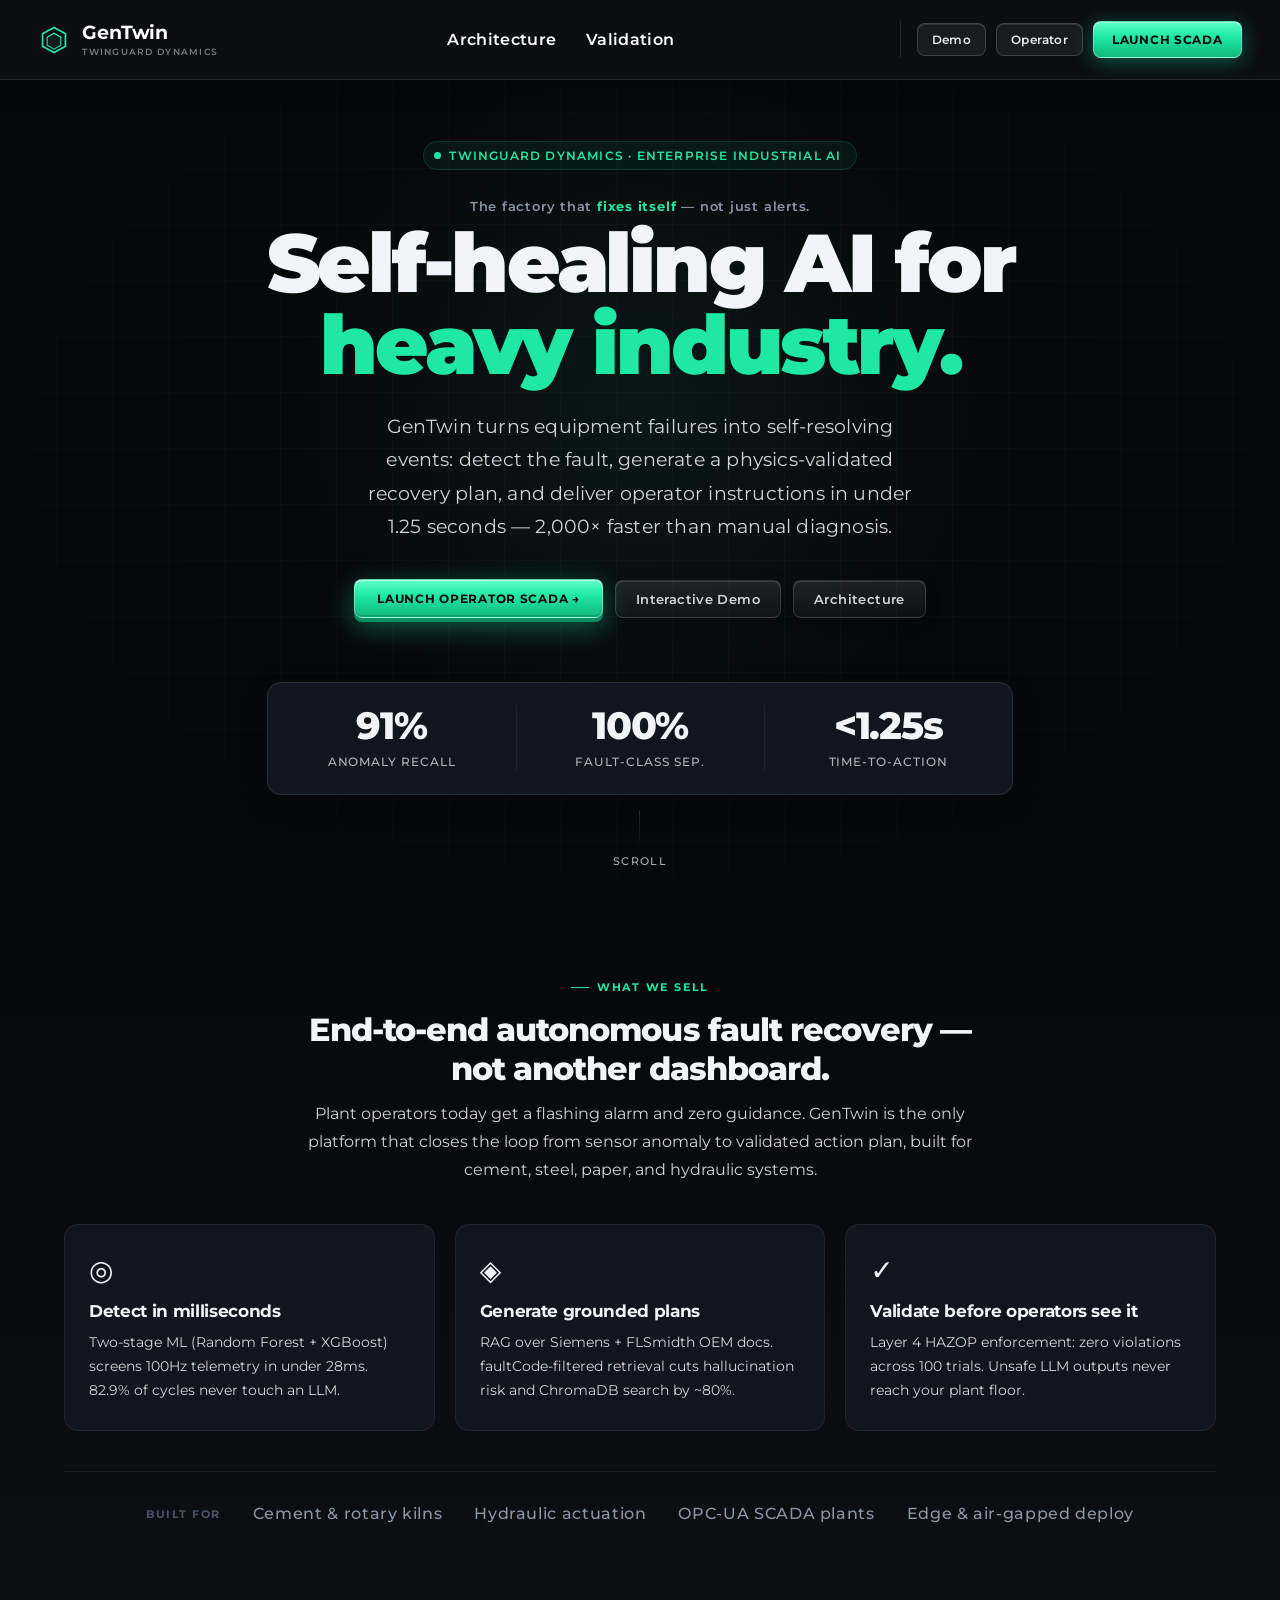
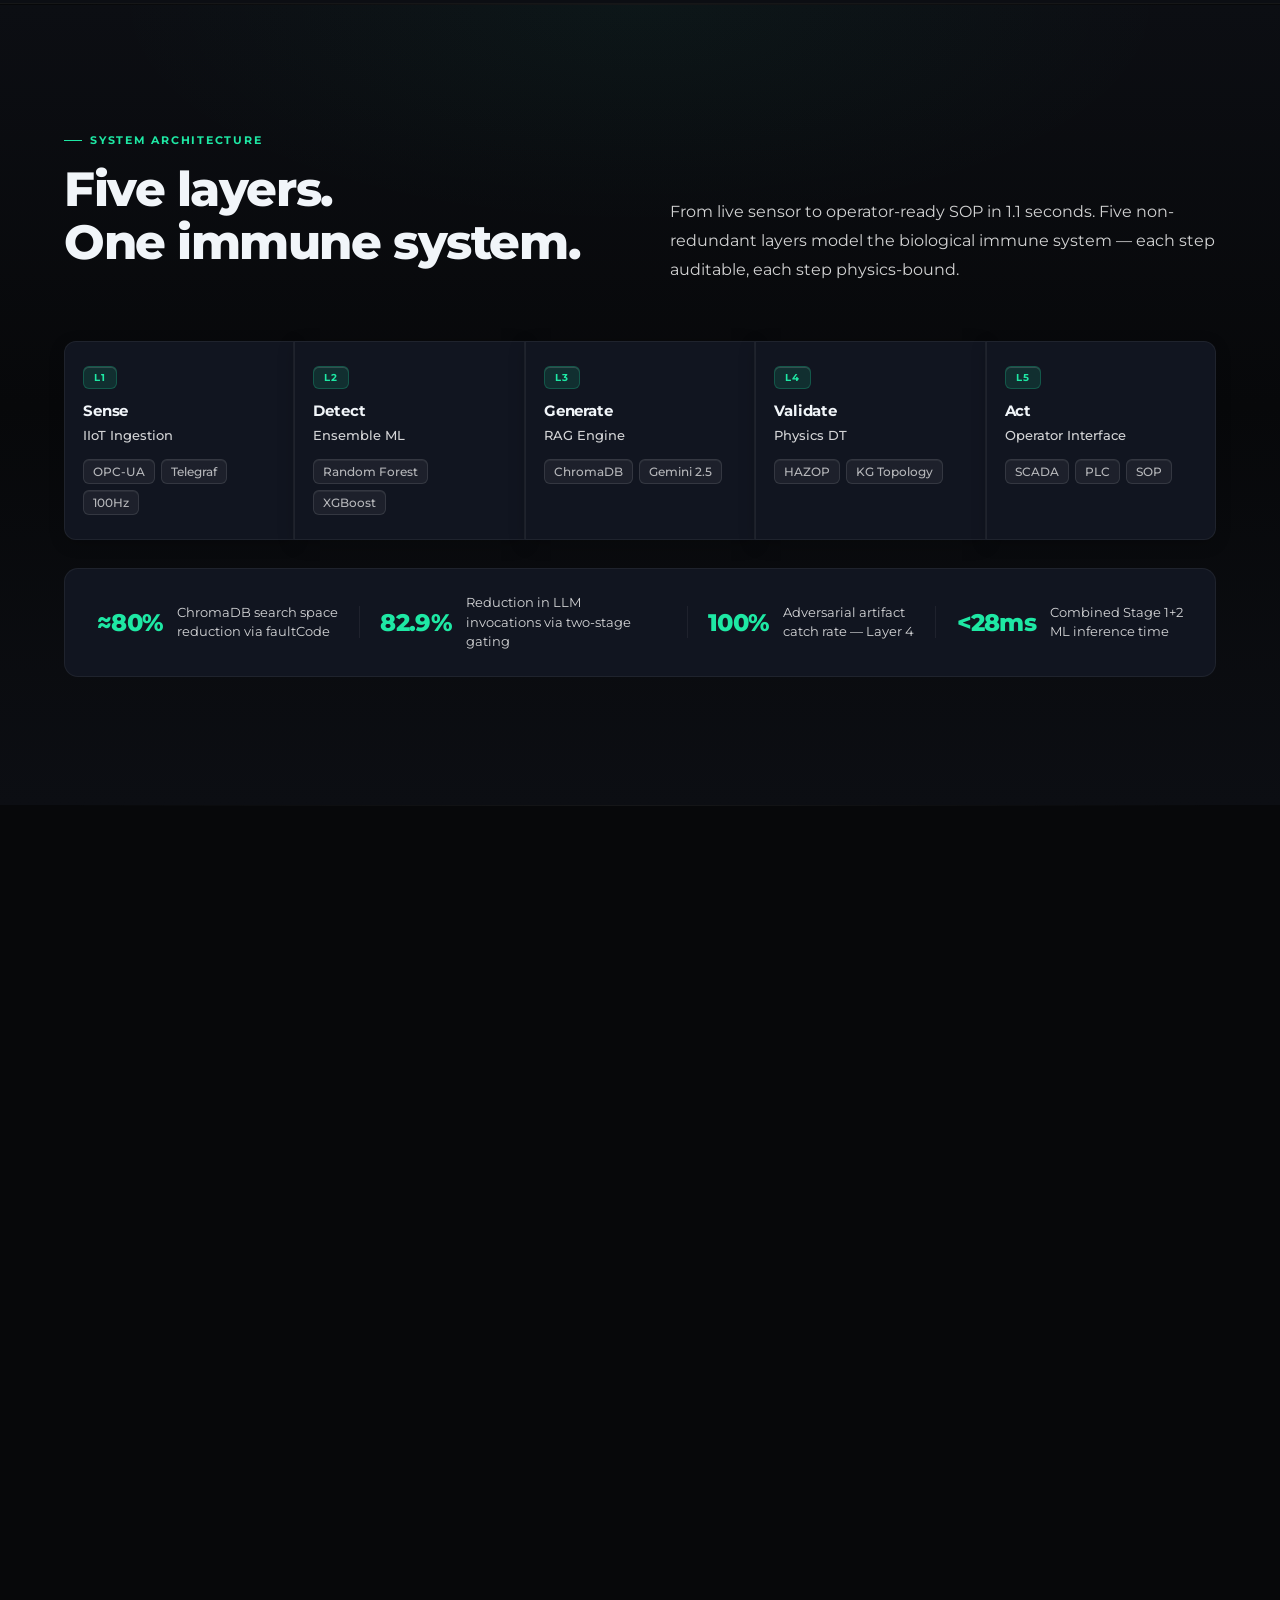
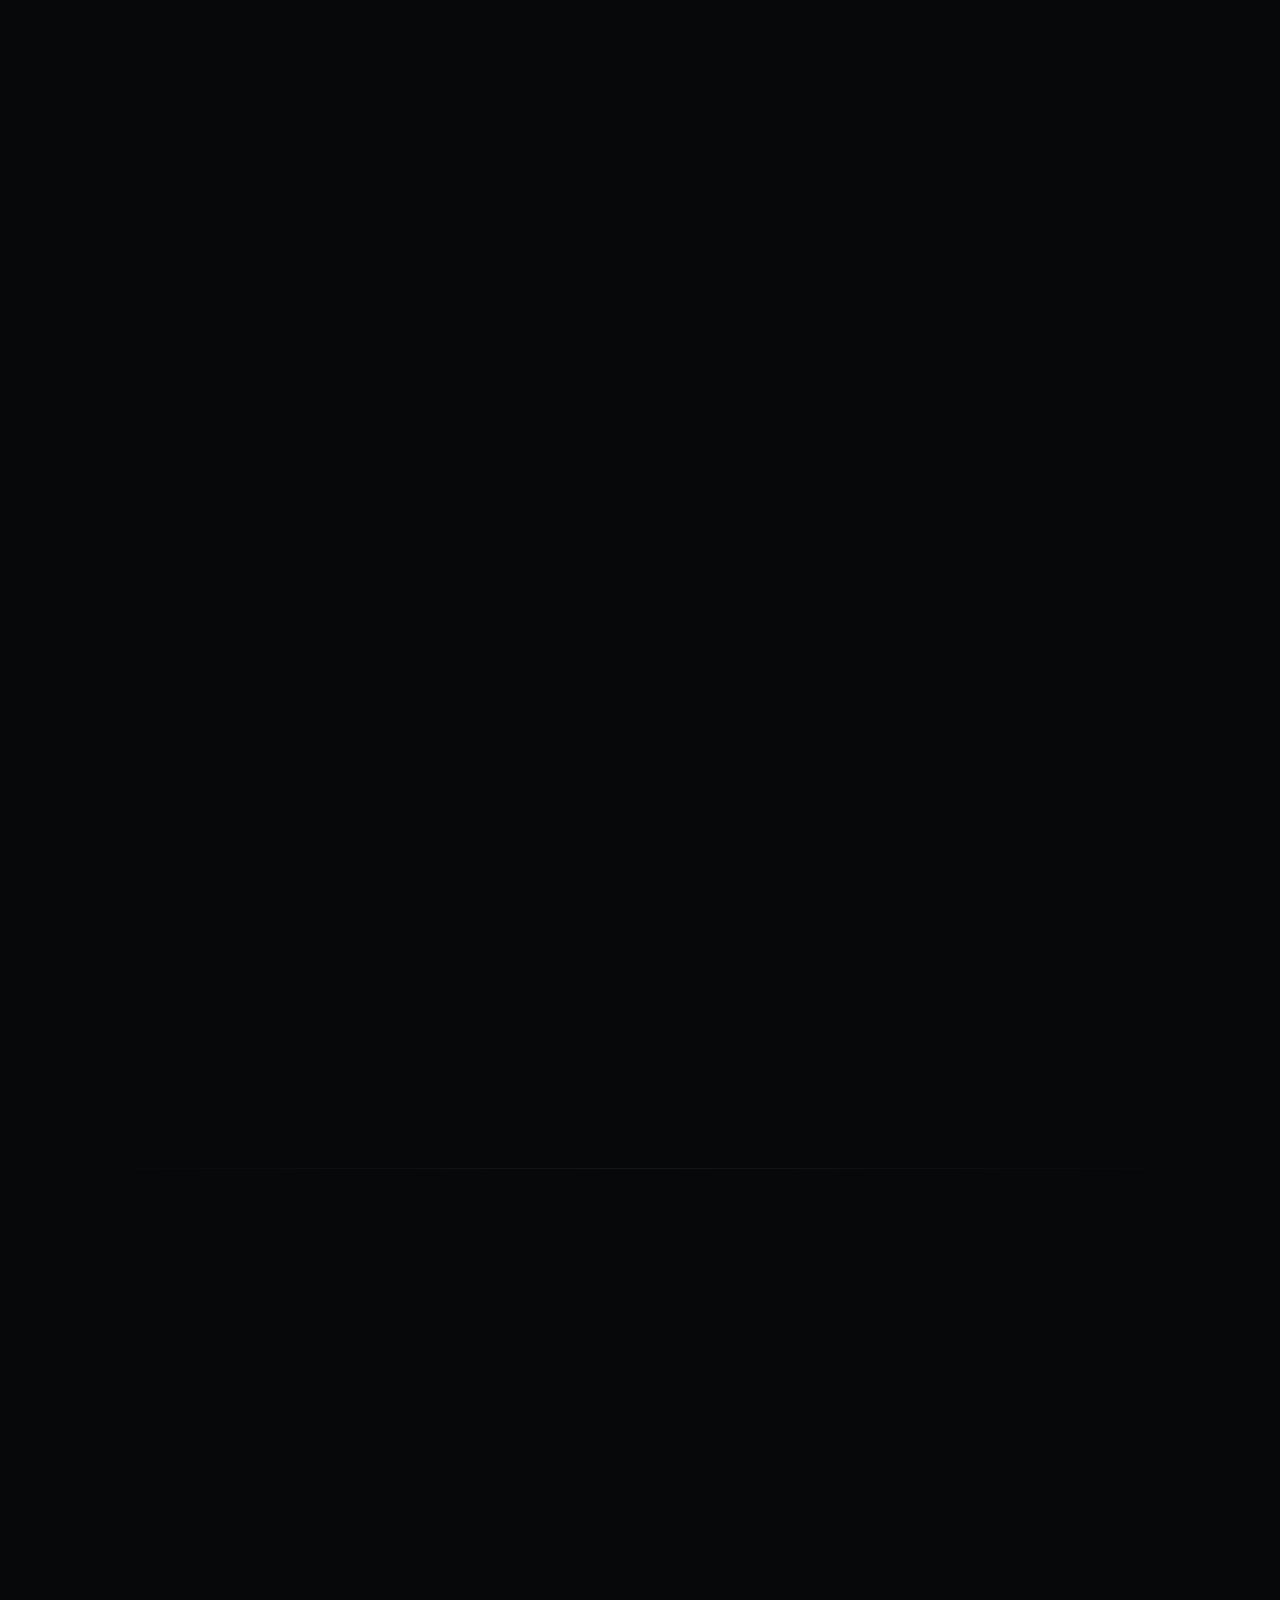
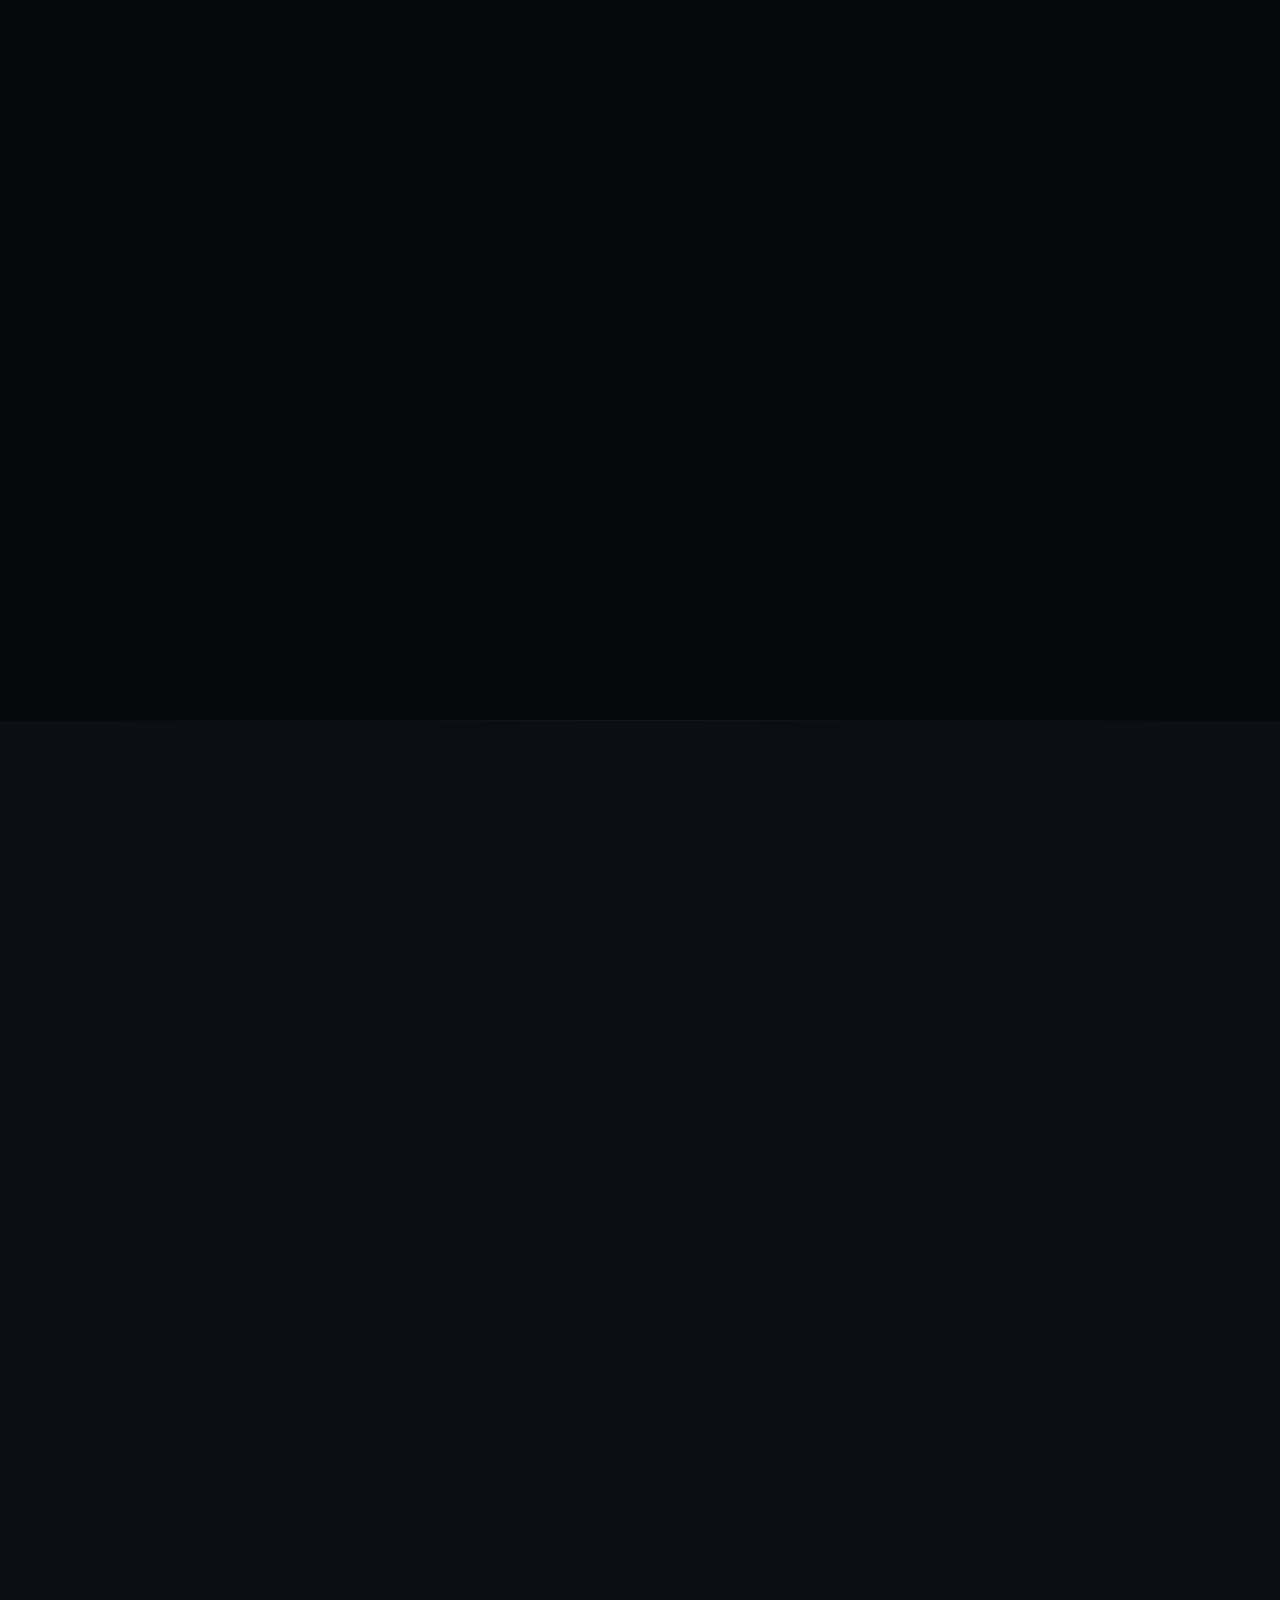
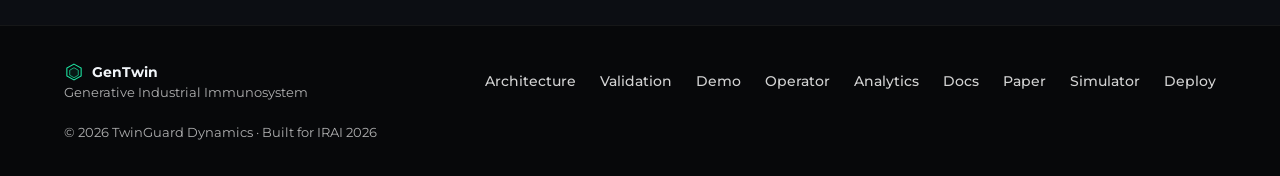
==== index.html @ a6434796 "Add GenTwin product suite and Telegram alert backend. Landing, operator, demo, analytics, docs, simu" ====
<!DOCTYPE html>
<html lang="en">
<head>
<meta charset="UTF-8">
<meta name="viewport" content="width=device-width, initial-scale=1.0">
<title>GenTwin — Generative Industrial Immunosystem</title>
<link rel="preconnect" href="https://fonts.googleapis.com">
<link rel="preconnect" href="https://fonts.gstatic.com" crossorigin>
<link rel="preload" href="https://fonts.googleapis.com/css2?family=Montserrat:ital,wght@0,300;0,400;0,500;0,600;0,700;0,800;0,900;1,300;1,400;1,500;1,600;1,700&display=swap" as="style">
<link href="https://fonts.googleapis.com/css2?family=Montserrat:wght@400;600;700;800&display=swap" rel="stylesheet">
<style>
/* Typography: Montserrat — Julieta Ulanovsky et al. (Google Fonts) */
*,*::before,*::after{box-sizing:border-box;margin:0;padding:0}
:root{
--bg0:#07080A;--bg1:#0C0E13;--bg2:#111520;--bg3:#161B28;--bg4:#1C2233;
--border:rgba(255,255,255,0.06);--border2:rgba(255,255,255,0.10);--border3:rgba(255,255,255,0.16);
--accent:#1EE8A4;--adim:rgba(30,232,164,0.10);--adim2:rgba(30,232,164,0.06);
--blue:rgba(56,189,248,1);--bluedim:rgba(56,189,248,0.10);
--danger:#EF4444;--dangerdim:rgba(239,68,68,0.12);--warn:#F59E0B;--warndim:rgba(245,158,11,0.12);
--t1:#F1F5F9;--t2:#8B95A8;--t3:#4A5268;--ta:#1EE8A4;
--text-body:rgba(255,255,255,0.82);--text-muted:rgba(255,255,255,0.68);--text-dim:rgba(255,255,255,0.55);
--f:'Montserrat',system-ui,-apple-system,BlinkMacSystemFont,'Segoe UI',sans-serif;
--ease:cubic-bezier(0.16,1,0.3,1);
--c0:var(--bg0);--c1:var(--bg1);--c2:var(--bg2);--c3:var(--bg3);
--accent2:var(--adim);--accent3:var(--adim2);
}
html{scroll-behavior:smooth;font-size:16px;scroll-padding-top:88px;font-family:var(--f)}
body{background:var(--c0);color:var(--t1);font-family:var(--f);font-weight:400;-webkit-font-smoothing:antialiased;overflow-x:hidden}
section{content-visibility:auto;contain-intrinsic-size:auto 500px}
button,input,textarea,select{font-family:var(--f)}
h1,h2,h3,h4,h5,h6,p,a,span,li,td,th,label,nav,footer,section,article{font-family:inherit}
section[id]{scroll-margin-top:88px}

/* TOP NAV — liquid glassmorphism (scoped to #mainNav only) */
#mainNav{position:fixed;top:0;left:0;right:0;z-index:1000;height:80px;overflow:visible;
  background:rgba(12,14,19,0.94);
  border-bottom:1px solid rgba(255,255,255,0.1);
  box-shadow:0 4px 24px rgba(0,0,0,0.35);
  transition:background 0.2s var(--ease)}
#mainNav.nav-scrolled{background:rgba(12,14,19,0.98);box-shadow:0 6px 28px rgba(0,0,0,0.45)}
#mainNav .nav-glass-bg{display:none}
#mainNav .nav-glass-shine{display:none}
#mainNav .nav-inner{position:relative;z-index:2;max-width:1280px;height:100%;margin:0 auto;padding:0 clamp(16px,3vw,40px);display:grid;grid-template-columns:minmax(140px,max-content) minmax(0,1fr) minmax(max-content,auto);align-items:center;column-gap:clamp(20px,3vw,36px);min-width:0}
#mainNav .nav-logo{display:flex;align-items:center;gap:12px;text-decoration:none;grid-column:1;z-index:5;flex-shrink:0;padding-right:4px}
#mainNav .nav-logo svg{width:32px;height:32px;flex-shrink:0}
#mainNav .nav-wordmark{font-size:19px;font-weight:700;letter-spacing:-0.02em;color:#FFFFFF;white-space:nowrap;line-height:1.15}
#mainNav .nav-company{display:block;font-size:9px;font-weight:600;letter-spacing:0.14em;text-transform:uppercase;color:rgba(255,255,255,0.45);margin-top:3px}
#mainNav .nav-links-slot{grid-column:2;min-width:0;display:flex;align-items:center;justify-content:center;overflow:hidden;padding:0 4px}
#mainNav .nav-links{display:flex;align-items:center;justify-content:flex-start;flex-wrap:nowrap;gap:clamp(8px,1.2vw,22px);margin:0;padding:0;max-width:100%;width:max-content;overflow-x:auto;overflow-y:visible;scrollbar-width:none;-ms-overflow-style:none}
#mainNav .nav-links::-webkit-scrollbar{display:none}
#mainNav .nav-links a{font-size:17px;font-weight:600;color:#FFFFFF !important;text-decoration:none;letter-spacing:0.02em;white-space:nowrap;position:relative;padding:8px 12px;opacity:1;-webkit-font-smoothing:antialiased;border-radius:10px;transition:background 0.25s var(--ease),box-shadow 0.25s var(--ease),color 0.2s;flex-shrink:0}
#mainNav .nav-links a::before{content:'';position:absolute;inset:0;border-radius:10px;background:transparent;border:1px solid transparent;transition:background 0.2s,border-color 0.2s;z-index:-1}
#mainNav .nav-links a:hover::before{background:rgba(255,255,255,0.08);border-color:rgba(255,255,255,0.12)}
#mainNav .nav-links a.active::before{background:rgba(30,232,164,0.12);border-color:rgba(30,232,164,0.25)}
#mainNav .nav-links a::after{content:'';position:absolute;bottom:5px;left:12px;right:12px;height:2px;background:linear-gradient(90deg,transparent,var(--accent),transparent);border-radius:2px;transform:scaleX(0);transition:transform 0.25s var(--ease);box-shadow:0 0 10px rgba(30,232,164,0.7)}
#mainNav .nav-links a:hover{color:#FFFFFF !important}
#mainNav .nav-links a.active{font-weight:700}
#mainNav .nav-links a.active::after{transform:scaleX(1)}
#mainNav .nav-actions{display:flex;align-items:center;gap:10px;grid-column:3;flex-shrink:0;padding-left:16px;border-left:1px solid rgba(255,255,255,0.1);position:relative;z-index:4;justify-self:end}
#mainNav .btn-ghost{background:rgba(255,255,255,0.06);border:1px solid rgba(255,255,255,0.16);box-shadow:inset 0 1px 0 rgba(255,255,255,0.1);color:rgba(255,255,255,0.9);white-space:nowrap;flex-shrink:0}
#mainNav .btn-ghost:hover{background:rgba(255,255,255,0.12);border-color:rgba(255,255,255,0.24);color:#fff;box-shadow:inset 0 1px 0 rgba(255,255,255,0.15),0 4px 20px rgba(0,0,0,0.2)}
#mainNav .btn-primary{box-shadow:inset 0 1px 0 rgba(255,255,255,0.35),0 4px 20px rgba(30,232,164,0.35);white-space:nowrap;flex-shrink:0}
#mainNav .btn-primary:hover{box-shadow:inset 0 1px 0 rgba(255,255,255,0.45),0 6px 28px rgba(30,232,164,0.45)}
#mainNav .nav-product-link{font-size:12px;padding:7px 12px}
/* Footer nav reset — must not inherit fixed header styles */
footer nav.footer-links{position:static;height:auto;background:transparent;border:none;backdrop-filter:none;padding:0;display:flex;gap:24px;flex-wrap:wrap}
/* Skeuomorphic + glass buttons */
.btn-ghost{font-size:13px;font-weight:600;letter-spacing:0.03em;color:var(--text-body);
  background:linear-gradient(180deg,rgba(255,255,255,0.09) 0%,rgba(255,255,255,0.03) 100%);
  border:1px solid rgba(255,255,255,0.14);border-radius:8px;padding:10px 20px;cursor:pointer;
  text-decoration:none;display:inline-flex;align-items:center;gap:6px;
  box-shadow:inset 0 1px 0 rgba(255,255,255,0.12),inset 0 -1px 0 rgba(0,0,0,0.2),0 4px 14px rgba(0,0,0,0.25);
  transition:transform 0.15s var(--ease),box-shadow 0.15s,border-color 0.15s}
.btn-ghost:hover{color:var(--t1);border-color:rgba(255,255,255,0.22);transform:translateY(-1px);box-shadow:inset 0 1px 0 rgba(255,255,255,0.18),0 6px 20px rgba(0,0,0,0.3)}
.btn-ghost:active{transform:translateY(1px);box-shadow:inset 0 2px 4px rgba(0,0,0,0.3),0 2px 8px rgba(0,0,0,0.2)}
.btn-primary{font-size:12px;font-weight:700;letter-spacing:0.06em;text-transform:uppercase;color:#07080A;
  background:linear-gradient(180deg,#5FFFC8 0%,#1EE8A4 42%,#12B87D 100%);
  border:1px solid rgba(255,255,255,0.35);border-radius:8px;padding:11px 22px;cursor:pointer;
  text-decoration:none;display:inline-flex;align-items:center;gap:6px;
  box-shadow:inset 0 1px 0 rgba(255,255,255,0.55),inset 0 -2px 0 rgba(0,0,0,0.12),0 4px 0 #0A8F62,0 8px 28px rgba(30,232,164,0.4);
  transition:transform 0.15s var(--ease),box-shadow 0.15s}
.btn-primary:hover{transform:translateY(-2px);box-shadow:inset 0 1px 0 rgba(255,255,255,0.6),0 5px 0 #0A8F62,0 12px 36px rgba(30,232,164,0.5)}
.btn-primary:active{transform:translateY(2px);box-shadow:inset 0 2px 6px rgba(0,0,0,0.15),0 2px 0 #0A8F62,0 4px 16px rgba(30,232,164,0.3)}
#mainNav .btn-primary{padding:10px 18px}
#mainNav .btn-ghost.nav-product-link{padding:8px 14px}

/* HERO */
#hero{min-height:100vh;display:flex;flex-direction:column;align-items:center;justify-content:center;text-align:center;padding:116px clamp(20px,5vw,72px) 80px;position:relative;overflow:hidden}
.hero-grid{position:absolute;inset:0;background-image:linear-gradient(rgba(255,255,255,0.025) 1px,transparent 1px),linear-gradient(90deg,rgba(255,255,255,0.025) 1px,transparent 1px);background-size:56px 56px;mask-image:radial-gradient(ellipse 80% 80% at 50% 50%,black 30%,transparent 100%)}
.hero-glow{position:absolute;width:700px;height:700px;border-radius:50%;background:radial-gradient(circle,rgba(30,232,164,0.07) 0%,transparent 70%);top:50%;left:50%;transform:translate(-50%,-56%);pointer-events:none}
.hero-content{position:relative;z-index:2;max-width:820px}
.eyebrow{display:inline-flex;align-items:center;gap:8px;background:var(--accent3);border:1px solid rgba(30,232,164,0.15);border-radius:100px;padding:6px 14px 6px 10px;font-size:12px;font-weight:600;letter-spacing:0.1em;text-transform:uppercase;color:var(--ta);margin-bottom:28px}
.pulse-dot{width:7px;height:7px;border-radius:50%;background:var(--accent);position:relative;flex-shrink:0}
.hero-h1{font-size:clamp(40px,7vw,82px);font-weight:900;letter-spacing:-0.04em;line-height:1.0;margin-bottom:10px;color:var(--t1)}
.hero-h1-accent{display:block;color:var(--accent)}
.hero-sub{font-size:clamp(16px,2vw,19px);font-weight:400;line-height:1.75;color:var(--text-body);max-width:560px;margin:24px auto 36px;letter-spacing:0.01em}
.hero-ctas{display:flex;align-items:center;justify-content:center;gap:12px;margin-bottom:64px;flex-wrap:wrap}
.hero-tagline{font-size:13px;font-weight:600;color:var(--t2);letter-spacing:0.06em;margin-bottom:8px}
.hero-tagline strong{color:var(--ta);font-weight:700}
.hero-metrics{display:flex;align-items:stretch;gap:0;border:1px solid rgba(255,255,255,0.1);border-radius:14px;overflow:hidden;background:var(--c2);box-shadow:0 8px 24px rgba(0,0,0,0.25)}
/* Enterprise value band */
#value-prop{background:linear-gradient(180deg,var(--bg0) 0%,var(--bg1) 100%);padding:clamp(48px,8vw,80px) clamp(20px,5vw,72px);border-bottom:1px solid var(--border)}
.value-inner{max-width:1160px;margin:0 auto}
.value-head{text-align:center;max-width:720px;margin:0 auto 40px}
.value-head h2{font-size:clamp(22px,3vw,32px);font-weight:800;letter-spacing:-0.03em;margin-bottom:12px}
.value-head p{font-size:16px;color:var(--text-body);line-height:1.75}
.value-grid{display:grid;grid-template-columns:repeat(3,1fr);gap:20px}
@media(max-width:768px){.value-grid{grid-template-columns:1fr}}
.value-card{background:var(--c2);border:1px solid var(--border);border-radius:14px;padding:28px 24px;transition:transform 0.2s var(--ease),border-color 0.2s}
.value-card:hover{transform:translateY(-4px);border-color:rgba(30,232,164,0.25)}
.value-icon{font-size:28px;margin-bottom:14px}
.value-card h3{font-size:17px;font-weight:700;margin-bottom:10px;letter-spacing:-0.02em}
.value-card p{font-size:14px;color:var(--text-body);line-height:1.7}
.trust-bar{display:flex;align-items:center;justify-content:center;gap:32px;flex-wrap:wrap;margin-top:40px;padding-top:32px;border-top:1px solid var(--border)}
.trust-bar span{font-size:11px;font-weight:700;letter-spacing:0.14em;text-transform:uppercase;color:var(--t3)}
.trust-bar em{font-style:normal;color:var(--t2);font-weight:500;letter-spacing:0.04em;text-transform:none}
.metric-item{flex:1;padding:24px 32px;text-align:center;position:relative}
.metric-item+.metric-item::before{content:'';position:absolute;left:0;top:20%;bottom:20%;width:1px;background:var(--border)}
.metric-num{font-size:clamp(26px,4vw,38px);font-weight:800;letter-spacing:-0.03em;color:var(--t1);line-height:1;display:block;margin-bottom:6px}
.metric-lbl{font-size:12px;font-weight:500;letter-spacing:0.08em;text-transform:uppercase;color:var(--text-muted)}
.scroll-hint{position:absolute;bottom:32px;left:50%;transform:translateX(-50%);display:flex;flex-direction:column;align-items:center;gap:8px}
.scroll-line{width:1px;height:36px;background:linear-gradient(to bottom,var(--border3),transparent);position:relative;overflow:hidden}
.scroll-hint span{font-size:11px;font-weight:500;letter-spacing:0.12em;text-transform:uppercase;color:var(--text-muted)}

/* SECTION BASE */
section{padding:clamp(72px,10vw,140px) clamp(20px,5vw,72px)}
.section-inner{max-width:1160px;margin:0 auto}
.sec-eye{font-size:11px;font-weight:700;letter-spacing:0.16em;text-transform:uppercase;color:var(--ta);margin-bottom:16px;display:flex;align-items:center;gap:8px}
.sec-eye::before{content:'';width:18px;height:1px;background:var(--accent)}
.sec-title{font-size:clamp(28px,4vw,48px);font-weight:800;letter-spacing:-0.03em;line-height:1.1;color:var(--t1);margin-bottom:16px}
.sec-body{font-size:16px;font-weight:400;line-height:1.8;color:var(--text-body);max-width:560px}

/* ARCH OVERVIEW */
#architecture{background:linear-gradient(180deg,var(--bg1) 0%,var(--bg0) 50%,var(--bg1) 100%);position:relative}
#architecture::before{content:'';position:absolute;inset:0;background:radial-gradient(ellipse 60% 40% at 50% 0%,rgba(30,232,164,0.04) 0%,transparent 70%);pointer-events:none}
#architecture .section-inner{position:relative;z-index:1}
.arch-header{display:grid;grid-template-columns:1fr 1fr;gap:60px;align-items:end;margin-bottom:56px}
@media(max-width:768px){.arch-header{grid-template-columns:1fr}}
.arch-flow{display:flex;align-items:stretch;gap:0;position:relative;margin-bottom:0}
.arch-flow .layer-card{flex:1;padding:24px 18px;position:relative;cursor:pointer;min-height:150px;
  background:var(--c2);border:1px solid var(--border);
  box-shadow:0 4px 16px rgba(0,0,0,0.2);
  opacity:0;transform:translateX(-40px) scale(0.94);
  transition:opacity 0.65s var(--ease),transform 0.65s var(--ease),border-color 0.25s,box-shadow 0.25s}
.arch-flow.layers-play .layer-card{opacity:1;transform:translateX(0) scale(1)}
.arch-flow.layers-play .layer-card:nth-child(1){transition-delay:0ms}
.arch-flow.layers-play .layer-card:nth-child(2){transition-delay:140ms}
.arch-flow.layers-play .layer-card:nth-child(3){transition-delay:280ms}
.arch-flow.layers-play .layer-card:nth-child(4){transition-delay:420ms}
.arch-flow.layers-play .layer-card:nth-child(5){transition-delay:560ms}
.layer-card:first-child{border-radius:12px 0 0 12px}
.layer-card:last-child{border-radius:0 12px 12px 0}
.layer-card:hover{border-color:rgba(30,232,164,0.35);z-index:2;
  box-shadow:inset 0 1px 0 rgba(255,255,255,0.2),0 12px 40px rgba(30,232,164,0.12),0 8px 32px rgba(0,0,0,0.4)}
@media(prefers-reduced-motion:reduce){.arch-flow .layer-card{opacity:1;transform:none;transition:none}}
.layer-card::after{content:'→';position:absolute;right:-14px;top:50%;transform:translateY(-50%);color:var(--border2);font-size:14px;z-index:3;transition:color 0.2s}
.layer-card:last-child::after{display:none}
.layer-card:hover::after{color:var(--accent)}
.l-badge{font-size:10px;font-weight:700;letter-spacing:0.1em;text-transform:uppercase;color:var(--ta);background:rgba(30,232,164,0.12);border:1px solid rgba(30,232,164,0.22);padding:4px 10px;border-radius:6px;display:inline-block;margin-bottom:12px;
  box-shadow:inset 0 1px 0 rgba(255,255,255,0.15)}
.l-name{font-size:15px;font-weight:700;letter-spacing:-0.01em;color:var(--t1);margin-bottom:6px}
.l-sub{font-size:13px;font-weight:500;color:var(--text-body);margin-bottom:14px;line-height:1.5}
.l-tags{display:flex;flex-wrap:wrap;gap:6px}
.l-tag{font-size:12px;font-weight:500;color:var(--text-muted);background:rgba(255,255,255,0.05);border:1px solid rgba(255,255,255,0.1);padding:4px 9px;border-radius:6px;
  box-shadow:inset 0 1px 0 rgba(255,255,255,0.06)}
.arch-strip{background:var(--c2);border:1px solid var(--border);border-radius:14px;padding:24px 32px;display:flex;align-items:center;justify-content:space-between;margin-top:28px;flex-wrap:wrap;gap:20px}
.arch-strip-item{display:flex;align-items:center;gap:14px}
.arch-strip-num{font-size:24px;font-weight:800;letter-spacing:-0.03em;color:var(--ta);flex-shrink:0}
.arch-strip-lbl{font-size:13px;font-weight:400;color:var(--text-body);line-height:1.5;max-width:200px}
.strip-div{width:1px;height:32px;background:var(--border)}

/* RESULTS */
.results-grid{display:grid;grid-template-columns:repeat(auto-fit,minmax(240px,1fr));gap:16px;margin-bottom:40px}
.res-card{background:var(--c1);border:1px solid var(--border);border-top:2px solid var(--accent);border-radius:12px;padding:28px}
.res-num{font-size:clamp(34px,5vw,52px);font-weight:900;letter-spacing:-0.04em;color:var(--t1);line-height:1;display:block;margin-bottom:8px}
.res-lbl{font-size:12px;font-weight:600;letter-spacing:0.1em;text-transform:uppercase;color:var(--ta);margin-bottom:12px}
.res-desc{font-size:15px;font-weight:400;line-height:1.7;color:var(--text-body)}

/* HAZOP CHART */
.hazop-wrap{background:var(--c1);border:1px solid var(--border);border-radius:12px;padding:24px;position:relative;overflow:hidden}
.hazop-chart{position:relative;height:160px;margin-top:12px}
.hz-zone{position:absolute;left:44px;right:0;border-radius:4px}
.hz-danger{top:0;height:55%;background:rgba(255,77,77,0.06);border:1px solid rgba(255,77,77,0.12)}
.hz-safe{bottom:0;height:40%;background:rgba(30,232,164,0.06);border:1px solid rgba(30,232,164,0.12)}
.hz-label{position:absolute;right:10px;font-size:11px;font-weight:700;letter-spacing:0.08em;text-transform:uppercase}
.hz-label-d{top:8px;color:rgba(255,77,77,0.7)}
.hz-label-s{bottom:8px;color:rgba(30,232,164,0.7)}
.hz-line{position:absolute;left:44px;right:0;height:1px;background:rgba(255,255,255,0.2);border-top:1px dashed rgba(255,255,255,0.25)}
.hz-line-lbl{position:absolute;left:0;font-size:10px;font-weight:600;color:var(--text-muted);transform:translateY(-50%)}
.hz-dots{position:absolute;left:44px;right:0;top:0;bottom:0}
.hz-axis{position:absolute;left:0;width:40px;top:0;bottom:0;display:flex;flex-direction:column;justify-content:space-between;padding:4px 0}
.hz-axis span{font-size:10px;color:var(--text-muted);text-align:right;width:36px}

/* LAYERS DETAIL */
#layers{background:var(--c0)}
.layers-grid{display:grid;grid-template-columns:220px 1fr;gap:56px;align-items:start}
@media(max-width:900px){.layers-grid{grid-template-columns:1fr;gap:32px}}
.layers-nav{position:sticky;top:108px}
@media(max-width:900px){.layers-nav{position:relative;top:0}}
.layers-nav-title{font-size:12px;font-weight:700;letter-spacing:0.16em;text-transform:uppercase;color:var(--text-muted);margin-bottom:20px}
.layer-nav-track{position:relative;display:flex;flex-direction:column;padding-left:4px}
.layer-nav-track::before{content:'';position:absolute;left:11px;top:12px;bottom:12px;width:1px;background:linear-gradient(to bottom,var(--border2),rgba(255,255,255,0.15),var(--border2))}
.layer-nav-indicator{position:absolute;left:0;top:0;width:24px;height:8px;border-radius:4px;background:var(--accent);box-shadow:0 0 16px rgba(30,232,164,0.55);transition:transform 0.55s var(--ease);pointer-events:none;z-index:2;will-change:transform}
.layer-dot-row{display:flex;flex-direction:column;gap:4px;position:relative}
.layer-dot-btn{display:flex;align-items:center;gap:14px;background:none;border:none;cursor:pointer;padding:12px 0 12px 36px;width:100%;text-align:left;position:relative;z-index:1}
.layer-dot-btn:focus-visible{outline:2px solid var(--accent);outline-offset:4px;border-radius:4px}
.l-dot{width:6px;height:6px;border-radius:50%;background:rgba(255,255,255,0.25);flex-shrink:0;position:absolute;left:9px;top:50%;transform:translateY(-50%);transition:opacity 0.35s var(--ease),transform 0.35s var(--ease)}
.l-dot-lbl{font-size:15px;font-weight:500;color:var(--text-muted);transition:color 0.4s var(--ease),font-weight 0.4s var(--ease);letter-spacing:0.01em;white-space:nowrap}
.layer-dot-btn.active .l-dot{opacity:0;transform:translateY(-50%) scale(0)}
.layer-dot-btn.active .l-dot-lbl{color:#FFFFFF;font-weight:600}
.layer-dot-btn:not(.active):hover .l-dot-lbl{color:rgba(255,255,255,0.82)}
.layer-cards{display:flex;flex-direction:column;gap:20px}
.detail-card{background:var(--c1);border:1px solid var(--border);border-radius:12px;padding:28px 32px;border-left:2px solid transparent;transition:border-color 0.25s,background 0.25s,opacity 0.25s;scroll-margin-top:110px;opacity:0.65}
.detail-card.in-view{opacity:0.8}
.detail-card:hover,.detail-card.active-card{border-left-color:var(--accent);background:var(--c2)}
.detail-card.active-card{opacity:1}
.dc-head{display:flex;align-items:flex-start;gap:16px;margin-bottom:18px}
.dc-icon{width:44px;height:44px;border-radius:10px;background:var(--accent3);border:1px solid rgba(30,232,164,0.12);display:flex;align-items:center;justify-content:center;flex-shrink:0}
.dc-icon svg{width:22px;height:22px;stroke:var(--accent);fill:none;stroke-width:1.8;stroke-linecap:round;stroke-linejoin:round}
.dc-title-wrap{flex:1}
.dc-badge{font-size:10px;font-weight:700;letter-spacing:0.1em;text-transform:uppercase;color:var(--ta);background:var(--accent3);padding:3px 9px;border-radius:4px;display:inline-block;margin-bottom:6px}
.dc-name{font-size:17px;font-weight:700;letter-spacing:-0.01em;color:var(--t1)}
.dc-desc{font-size:15px;font-weight:400;line-height:1.78;color:var(--text-body);margin-bottom:18px}
.dc-sep{height:1px;background:var(--border);margin-bottom:18px}
.dc-specs{display:flex;flex-wrap:wrap;gap:8px}
.dc-spec{font-size:12px;font-weight:500;color:var(--text-muted);background:rgba(255,255,255,0.06);border:1px solid var(--border2);padding:5px 11px;border-radius:5px;display:flex;align-items:center;gap:5px}
.dc-spec b{color:var(--ta);font-weight:700}

/* DEPLOY */
#deployment{background:var(--c1)}
.deploy-diagram{display:flex;align-items:center;gap:0;margin:48px 0;position:relative;flex-wrap:wrap;justify-content:center}
.dep-box{background:var(--c2);border:1px solid var(--border);border-radius:10px;padding:24px 20px;text-align:center;min-width:180px;flex:1;max-width:240px}
.dep-box-title{font-size:14px;font-weight:700;color:var(--t1);margin-bottom:6px;letter-spacing:-0.01em}
.dep-box-sub{font-size:13px;font-weight:400;color:var(--text-body);line-height:1.5}
.dep-box.edge{border-color:rgba(30,232,164,0.2);background:rgba(30,232,164,0.04)}
.dep-arrow{display:flex;flex-direction:column;align-items:center;gap:4px;padding:0 16px;flex-shrink:0}
.dep-arr-line{width:40px;height:1px;background:var(--border3);position:relative}
.dep-arr-line::after{content:'▶';position:absolute;right:-6px;top:-6px;font-size:11px;color:var(--text-muted)}
.dep-arr-lbl{font-size:11px;font-weight:500;color:var(--text-muted);text-align:center;line-height:1.4;max-width:80px}
.dep-firewall{display:flex;flex-direction:column;align-items:center;gap:6px;padding:0 20px}
.dep-fw-line{width:2px;height:70px;border-left:2px dashed rgba(245,166,35,0.4)}
.dep-fw-badge{font-size:10px;font-weight:700;letter-spacing:0.08em;text-transform:uppercase;color:var(--warn);background:rgba(245,166,35,0.1);border:1px solid rgba(245,166,35,0.2);padding:4px 9px;border-radius:4px}
.deploy-callouts{display:grid;grid-template-columns:1fr 1fr;gap:16px;margin-top:0}
@media(max-width:600px){.deploy-callouts{grid-template-columns:1fr}}
.dc-callout{padding:20px 24px;border-radius:8px;border-left:2px solid}
.dc-callout-danger{background:rgba(255,77,77,0.05);border-color:var(--danger)}
.dc-callout-safe{background:var(--accent3);border-color:var(--accent)}
.dc-callout-title{font-size:12px;font-weight:700;letter-spacing:0.05em;text-transform:uppercase;margin-bottom:8px}
.dc-callout-danger .dc-callout-title{color:var(--danger)}
.dc-callout-safe .dc-callout-title{color:var(--ta)}
.dc-callout p{font-size:15px;font-weight:400;line-height:1.7;color:var(--text-body)}

/* FOOTER */
footer{border-top:1px solid var(--border);padding:36px clamp(20px,5vw,72px)}
.footer-inner{max-width:1160px;margin:0 auto;display:flex;align-items:center;justify-content:space-between;gap:24px;flex-wrap:wrap}
.footer-logo{display:flex;align-items:center;gap:8px}
.footer-wordmark{font-size:14px;font-weight:700;color:var(--t1)}
.footer-tag{font-size:13px;font-weight:400;color:var(--text-muted);margin-top:2px}
.footer-links{display:flex;gap:24px;flex-wrap:wrap}
.footer-links a{font-size:14px;font-weight:500;color:var(--text-body);text-decoration:none;transition:color 0.15s}
.footer-links a:hover{color:var(--t1)}
.footer-copy{font-size:13px;font-weight:400;color:var(--text-muted)}

/* REVEAL */
.reveal{opacity:0;transform:translateY(20px);transition:opacity 0.65s var(--ease),transform 0.65s var(--ease)}
.reveal.in{opacity:1;transform:none}
.reveal.d1{transition-delay:80ms}
.reveal.d2{transition-delay:160ms}
.reveal.d3{transition-delay:240ms}
.reveal.d4{transition-delay:320ms}

/* DIVIDER */
.sec-div{height:1px;background:linear-gradient(to right,transparent,var(--border),transparent);margin:0 auto;max-width:1160px}

/* Utility — readable captions & small copy */
.caption{font-size:13px;font-weight:400;color:var(--text-muted);line-height:1.5}
.chart-legend{font-size:13px;font-weight:500;color:var(--text-body)}

/* RESPONSIVE NAV */
@media(prefers-reduced-motion:reduce){
  #mainNav .nav-liquid{animation:none;opacity:0.35}
}
@media(max-width:1480px){
  #mainNav .nav-link--optional{display:none}
}
@media(max-width:1320px){
  #mainNav .nav-links{gap:10px}
  #mainNav .nav-links a{font-size:16px;padding:8px 10px}
}
@media(max-width:1180px){
  #mainNav .nav-links a{font-size:15px;padding:8px 10px}
}
@media(max-width:1020px){
  #mainNav .nav-links a{font-size:14px;padding:7px 8px}
  #mainNav .nav-links{gap:8px}
  #mainNav .nav-wordmark{font-size:17px}
}
@media(max-width:900px){
  #mainNav{height:auto;min-height:72px}
  #mainNav .nav-liquid--1{width:180px;left:5%}
  #mainNav .nav-liquid--2{width:160px;left:40%}
  #mainNav .nav-liquid--3{width:140px;right:5%}
  #mainNav .nav-inner{display:flex;flex-wrap:wrap;padding:12px 16px;gap:10px 12px}
  #mainNav .nav-logo{flex:1 1 auto;grid-column:auto}
  #mainNav .nav-actions{flex:0 0 auto;margin-left:auto;border-left:none;padding-left:0;grid-column:auto}
  #mainNav .nav-links-slot{order:3;flex:1 1 100%;grid-column:1/-1;width:100%;overflow:visible;padding:12px 0 0}
  #mainNav .nav-links{width:100%;justify-content:center;flex-wrap:wrap;gap:10px 16px;overflow:visible}
  #mainNav .nav-link--optional{display:inline-block}
  #mainNav .nav-actions .btn-ghost{display:none}
}
</style>
</head>
<body>

<nav id="mainNav" role="navigation" aria-label="Main navigation">
  <div class="nav-glass-bg" aria-hidden="true">
    <div class="nav-liquid nav-liquid--1"></div>
    <div class="nav-liquid nav-liquid--2"></div>
    <div class="nav-liquid nav-liquid--3"></div>
  </div>
  <div class="nav-glass-shine" aria-hidden="true"></div>
  <div class="nav-inner">
    <a class="nav-logo" href="#hero">
      <svg viewBox="0 0 28 28" fill="none" xmlns="http://www.w3.org/2000/svg" aria-hidden="true">
        <path d="M14 3L24 8.5V19.5L14 25L4 19.5V8.5L14 3Z" stroke="#1EE8A4" stroke-width="1.5" fill="none"/>
        <path d="M14 8L20 11.5V18.5L14 22L8 18.5V11.5L14 8Z" stroke="#1EE8A4" stroke-width="1" fill="rgba(30,232,164,0.08)"/>
      </svg>
      <span class="nav-wordmark">GenTwin<span class="nav-company">TwinGuard Dynamics</span></span>
    </a>
    <div class="nav-links-slot" aria-label="Site sections">
      <div class="nav-links">
        <a href="#architecture">Architecture</a>
        <a href="#layers" class="nav-link--optional">Layers</a>
        <a href="#validation">Validation</a>
        <a href="#deployment" class="nav-link--optional">Deployment</a>
      </div>
    </div>
    <div class="nav-actions">
      <a class="btn-ghost nav-product-link" href="demo.html">Demo</a>
      <a class="btn-ghost nav-product-link" href="operator.html">Operator</a>
      <a class="btn-primary" href="operator.html">Launch SCADA</a>
    </div>
  </div>
</nav>

<section id="hero">
  <div class="hero-grid"></div>
  <div class="hero-glow"></div>
  <div class="hero-content">
    <div class="eyebrow reveal"><div class="pulse-dot"></div>TwinGuard Dynamics · Enterprise Industrial AI</div>
    <p class="hero-tagline reveal d1">The factory that <strong>fixes itself</strong> — not just alerts.</p>
    <h1 class="hero-h1 reveal d1">Self-healing AI for<br><span class="hero-h1-accent">heavy industry.</span></h1>
    <p class="hero-sub reveal d2">GenTwin turns equipment failures into self-resolving events: detect the fault, generate a physics-validated recovery plan, and deliver operator instructions in under 1.25 seconds — 2,000× faster than manual diagnosis.</p>
    <div class="hero-ctas reveal d3">
      <a class="btn-primary" href="operator.html">Launch Operator SCADA →</a>
      <a class="btn-ghost" href="demo.html">Interactive Demo</a>
      <a class="btn-ghost" href="#architecture">Architecture</a>
    </div>
    <div class="hero-metrics reveal d4">
      <div class="metric-item">
        <span class="metric-num" data-count="91" data-suffix="%">91%</span>
        <span class="metric-lbl">Anomaly Recall</span>
      </div>
      <div class="metric-item">
        <span class="metric-num" data-count="100" data-suffix="%">100%</span>
        <span class="metric-lbl">Fault-Class Sep.</span>
      </div>
      <div class="metric-item">
        <span class="metric-num">&lt;1.25s</span>
        <span class="metric-lbl">Time-to-Action</span>
      </div>
    </div>
  </div>
  <div class="scroll-hint">
    <div class="scroll-line"></div>
    <span>Scroll</span>
  </div>
</section>

<section id="value-prop">
  <div class="value-inner">
    <div class="value-head reveal">
      <div class="sec-eye" style="justify-content:center">What we sell</div>
      <h2>End-to-end autonomous fault recovery — not another dashboard.</h2>
      <p>Plant operators today get a flashing alarm and zero guidance. GenTwin is the only platform that closes the loop from sensor anomaly to validated action plan, built for cement, steel, paper, and hydraulic systems.</p>
    </div>
    <div class="value-grid">
      <div class="value-card reveal d1">
        <div class="value-icon">◎</div>
        <h3>Detect in milliseconds</h3>
        <p>Two-stage ML (Random Forest + XGBoost) screens 100Hz telemetry in under 28ms. 82.9% of cycles never touch an LLM.</p>
      </div>
      <div class="value-card reveal d2">
        <div class="value-icon">◈</div>
        <h3>Generate grounded plans</h3>
        <p>RAG over Siemens + FLSmidth OEM docs. faultCode-filtered retrieval cuts hallucination risk and ChromaDB search by ~80%.</p>
      </div>
      <div class="value-card reveal d3">
        <div class="value-icon">✓</div>
        <h3>Validate before operators see it</h3>
        <p>Layer 4 HAZOP enforcement: zero violations across 100 trials. Unsafe LLM outputs never reach your plant floor.</p>
      </div>
    </div>
    <div class="trust-bar reveal">
      <span>Built for</span>
      <em>Cement &amp; rotary kilns</em>
      <em>Hydraulic actuation</em>
      <em>OPC-UA SCADA plants</em>
      <em>Edge &amp; air-gapped deploy</em>
    </div>
  </div>
</section>

<div class="sec-div"></div>

<section id="architecture">
  <div class="section-inner">
    <div class="arch-header">
      <div>
        <div class="sec-eye reveal">System Architecture</div>
        <h2 class="sec-title reveal d1">Five layers.<br>One immune system.</h2>
      </div>
      <p class="sec-body reveal d2">From live sensor to operator-ready SOP in 1.1 seconds. Five non-redundant layers model the biological immune system — each step auditable, each step physics-bound.</p>
    </div>
    <div class="arch-flow" id="archFlow">
      <div class="layer-card">
        <span class="l-badge">L1</span>
        <div class="l-name">Sense</div>
        <div class="l-sub">IIoT Ingestion</div>
        <div class="l-tags"><span class="l-tag">OPC-UA</span><span class="l-tag">Telegraf</span><span class="l-tag">100Hz</span></div>
      </div>
      <div class="layer-card">
        <span class="l-badge">L2</span>
        <div class="l-name">Detect</div>
        <div class="l-sub">Ensemble ML</div>
        <div class="l-tags"><span class="l-tag">Random Forest</span><span class="l-tag">XGBoost</span></div>
      </div>
      <div class="layer-card">
        <span class="l-badge">L3</span>
        <div class="l-name">Generate</div>
        <div class="l-sub">RAG Engine</div>
        <div class="l-tags"><span class="l-tag">ChromaDB</span><span class="l-tag">Gemini 2.5</span></div>
      </div>
      <div class="layer-card">
        <span class="l-badge">L4</span>
        <div class="l-name">Validate</div>
        <div class="l-sub">Physics DT</div>
        <div class="l-tags"><span class="l-tag">HAZOP</span><span class="l-tag">KG Topology</span></div>
      </div>
      <div class="layer-card">
        <span class="l-badge">L5</span>
        <div class="l-name">Act</div>
        <div class="l-sub">Operator Interface</div>
        <div class="l-tags"><span class="l-tag">SCADA</span><span class="l-tag">PLC</span><span class="l-tag">SOP</span></div>
      </div>
    </div>
    <div class="arch-strip reveal">
      <div class="arch-strip-item">
        <span class="arch-strip-num">≈80%</span>
        <span class="arch-strip-lbl">ChromaDB search space<br>reduction via faultCode</span>
      </div>
      <div class="strip-div"></div>
      <div class="arch-strip-item">
        <span class="arch-strip-num">82.9%</span>
        <span class="arch-strip-lbl">Reduction in LLM<br>invocations via two-stage gating</span>
      </div>
      <div class="strip-div"></div>
      <div class="arch-strip-item">
        <span class="arch-strip-num">100%</span>
        <span class="arch-strip-lbl">Adversarial artifact<br>catch rate — Layer 4</span>
      </div>
      <div class="strip-div"></div>
      <div class="arch-strip-item">
        <span class="arch-strip-num">&lt;28ms</span>
        <span class="arch-strip-lbl">Combined Stage 1+2<br>ML inference time</span>
      </div>
    </div>
  </div>
</section>

<div class="sec-div"></div>

<section id="layers">
  <div class="section-inner">
    <div class="sec-eye reveal">Layer Detail</div>
    <h2 class="sec-title reveal d1" style="margin-bottom:48px">Each layer, examined.</h2>
    <div class="layers-grid">
      <div class="layers-nav reveal">
        <div class="layers-nav-title">Navigate</div>
        <div class="layer-nav-track">
          <div class="layer-nav-indicator" id="layerIndicator" aria-hidden="true"></div>
          <div class="layer-dot-row" id="layerNav">
            <button type="button" class="layer-dot-btn active" data-target="0" data-layer="layer-1"><div class="l-dot"></div><span class="l-dot-lbl">L1 — Sense</span></button>
            <button type="button" class="layer-dot-btn" data-target="1" data-layer="layer-2"><div class="l-dot"></div><span class="l-dot-lbl">L2 — Detect</span></button>
            <button type="button" class="layer-dot-btn" data-target="2" data-layer="layer-3"><div class="l-dot"></div><span class="l-dot-lbl">L3 — Generate</span></button>
            <button type="button" class="layer-dot-btn" data-target="3" data-layer="layer-4"><div class="l-dot"></div><span class="l-dot-lbl">L4 — Validate</span></button>
            <button type="button" class="layer-dot-btn" data-target="4" data-layer="layer-5"><div class="l-dot"></div><span class="l-dot-lbl">L5 — Act</span></button>
          </div>
        </div>
      </div>
      <div class="layer-cards reveal d1" id="layerCards">

        <div class="detail-card active-card" id="layer-1" data-layer-index="0">
          <div class="dc-head">
            <div class="dc-icon">
              <svg viewBox="0 0 24 24"><polyline points="22 12 18 12 15 21 9 3 6 12 2 12"/></svg>
            </div>
            <div class="dc-title-wrap">
              <span class="dc-badge">L1 · Sense</span>
              <div class="dc-name">IIoT Sensor Ingestion</div>
            </div>
          </div>
          <p class="dc-desc">100 Hz telemetry from pressure sensors PS1, PS2 and temperature sensors TS1, TS2 is ingested via OPC-UA Telegraf, cycle-averaged into 60-second windows, and z-score normalised. Additive Gaussian noise injection at σ=0.05 validates robustness under real factory vibration conditions.</p>
          <div class="dc-sep"></div>
          <div class="dc-specs">
            <div class="dc-spec">Cadence <b>100 Hz</b></div>
            <div class="dc-spec">Protocol <b>OPC-UA</b></div>
            <div class="dc-spec">Window <b>60s</b></div>
            <div class="dc-spec">Noise tolerance <b>5%</b></div>
          </div>
        </div>

        <div class="detail-card" id="layer-2" data-layer-index="1">
          <div class="dc-head">
            <div class="dc-icon">
              <svg viewBox="0 0 24 24"><circle cx="12" cy="12" r="3"/><path d="M12 2v3m0 14v3M4.22 4.22l2.12 2.12m11.32 11.32 2.12 2.12M2 12h3m14 0h3M4.22 19.78l2.12-2.12m11.32-11.32 2.12-2.12"/></svg>
            </div>
            <div class="dc-title-wrap">
              <span class="dc-badge">L2 · Detect</span>
              <div class="dc-name">Two-Stage Ensemble ML</div>
            </div>
          </div>
          <p class="dc-desc">Stage 1 Random Forest (n=100, balanced weighting) screens the full stream in under 12ms, prioritising recall — a missed fault costs more than a false alarm. Stage 2 XGBoost fires only on Stage-1-confirmed anomalies, emitting a typed faultCode that gates downstream RAG retrieval and eliminates redundant LLM calls on normal telemetry.</p>
          <div class="dc-sep"></div>
          <div class="dc-specs">
            <div class="dc-spec">Stage 1 <b>&lt;12ms</b></div>
            <div class="dc-spec">Stage 2 <b>&lt;16ms</b></div>
            <div class="dc-spec">Recall <b>95%</b></div>
            <div class="dc-spec">LLM bypass <b>82.9%</b></div>
          </div>
        </div>

        <div class="detail-card" id="layer-3" data-layer-index="2">
          <div class="dc-head">
            <div class="dc-icon">
              <svg viewBox="0 0 24 24"><path d="M21 16V8a2 2 0 0 0-1-1.73l-7-4a2 2 0 0 0-2 0l-7 4A2 2 0 0 0 3 8v8a2 2 0 0 0 1 1.73l7 4a2 2 0 0 0 2 0l7-4A2 2 0 0 0 21 16z"/><polyline points="3.27 6.96 12 12.01 20.73 6.96"/><line x1="12" y1="22.08" x2="12" y2="12"/></svg>
            </div>
            <div class="dc-title-wrap">
              <span class="dc-badge">L3 · Generate</span>
              <div class="dc-name">RAG Reasoning Engine</div>
            </div>
          </div>
          <p class="dc-desc">The faultCode joins ChromaDB-indexed OEM SOPs, narrowing the vector search space by ≈80%. The all-MiniLM-L6-v2 transformer embeds plant manuals into a 384-dimensional space. Five specialist agents — Engineer, Simulation, Safety, Cost/Risk, Planner — collaborate before synthesising a structured JSON recovery artifact via Gemini 2.5 Flash. Layer 3 is LLM-agnostic; substitutable with Llama-3-8B-Instruct 4-bit GGUF.</p>
          <div class="dc-sep"></div>
          <div class="dc-specs">
            <div class="dc-spec">θ threshold <b>0.75</b></div>
            <div class="dc-spec">Vector dims <b>384</b></div>
            <div class="dc-spec">Agents <b>5</b></div>
            <div class="dc-spec">Retrieval <b>312ms</b></div>
          </div>
        </div>

        <div class="detail-card" id="layer-4" data-layer-index="3">
          <div class="dc-head">
            <div class="dc-icon">
              <svg viewBox="0 0 24 24"><path d="M12 22s8-4 8-10V5l-8-3-8 3v7c0 6 8 10 8 10z"/></svg>
            </div>
            <div class="dc-title-wrap">
              <span class="dc-badge">L4 · Validate</span>
              <div class="dc-name">Physics-Constrained DT Validator</div>
            </div>
          </div>
          <p class="dc-desc">Every generated artifact is validated against a physics-encoded knowledge graph and Monte Carlo degradation model before transmission. Cascade probabilities P=0.84 (Bearing B2→Drive Shaft) and P=0.91 (Drive Shaft→Kiln Motor) represent 85th-percentile outcomes. Layer 4 independently caught 100% of adversarial physically-unsafe plans in 50 adversarial test cases — operating entirely independently of the ensemble classifier.</p>
          <div class="dc-sep"></div>
          <div class="dc-specs">
            <div class="dc-spec">HAZOP trials <b>100/100 safe</b></div>
            <div class="dc-spec">Cascade P <b>0.84–0.91</b></div>
            <div class="dc-spec">Validation <b>38ms</b></div>
            <div class="dc-spec">Catch rate <b>100%</b></div>
          </div>
        </div>

        <div class="detail-card" id="layer-5" data-layer-index="4">
          <div class="dc-head">
            <div class="dc-icon">
              <svg viewBox="0 0 24 24"><rect x="2" y="3" width="20" height="14" rx="2"/><line x1="8" y1="21" x2="16" y2="21"/><line x1="12" y1="17" x2="12" y2="21"/></svg>
            </div>
            <div class="dc-title-wrap">
              <span class="dc-badge">L5 · Act</span>
              <div class="dc-name">Operator Action Interface</div>
            </div>
          </div>
          <p class="dc-desc">Validated JSON artifacts are routed to the operator SCADA as human-readable SOPs, PLC control scripts, or 3D STL print files. Events with safetyPriority=3 bypass the LLM entirely via a hardcoded deterministic shutdown path — no generative component is invoked for critical-shutdown events. Mean time from sensor flag to validated PLC JSON: under 1.25 seconds.</p>
          <div class="dc-sep"></div>
          <div class="dc-specs">
            <div class="dc-spec">End-to-end <b>&lt;1.25s</b></div>
            <div class="dc-spec">Outputs <b>SOP · PLC · STL</b></div>
            <div class="dc-spec">Bypass <b>Deterministic</b></div>
          </div>
        </div>

      </div>
    </div>
  </div>
</section>

<div class="sec-div"></div>

<section id="validation">
  <div class="section-inner">
    <div class="sec-eye reveal">Empirical Validation</div>
    <h2 class="sec-title reveal d1">Results on the AI4I 2020 dataset.</h2>
    <p class="sec-body reveal d2" style="margin-bottom:40px">Validated on 2,205 instances from the hydraulic actuation testbed under 5% injected Gaussian noise. 5-fold stratified cross-validation throughout.</p>
    <div class="results-grid">
      <div class="res-card reveal">
        <span class="res-lbl">Anomaly Recall</span>
        <span class="res-num" data-count="91" data-dec="1" data-suffix="%">91.0%</span>
        <p class="res-desc">Stage 1 RF correctly identified 346 of 365 true faults. 19 false alarms are architecturally acceptable — a missed fault costs far more than an unnecessary inspection.</p>
      </div>
      <div class="res-card reveal d1">
        <span class="res-lbl">Fault-Class Separation</span>
        <span class="res-num" data-count="100" data-suffix="%">100%</span>
        <p class="res-desc">Stage 2 XGBoost perfectly separates Cooler vs Valve fault classes. Attributable to orthogonal physical signatures, confirmed by a 99.7% logistic regression baseline — not model overfitting.</p>
      </div>
      <div class="res-card reveal d2">
        <span class="res-lbl">HAZOP Compliance</span>
        <span class="res-num">100/100</span>
        <p class="res-desc">Zero violations across 100 independent ablation trials. Unconstrained LLM hallucinated pressure targets up to 175 bar — 34% above the burst threshold. RAG grounding eliminates this entirely.</p>
      </div>
      <div class="res-card reveal d3">
        <span class="res-lbl">Time to Action</span>
        <span class="res-num">&lt;1.25s</span>
        <p class="res-desc">Sensor flag to physics-validated PLC JSON in under 1.25 seconds. Alert-only baseline: &gt;2,500 seconds of manual operator time. A 2,000× reduction in fault isolation latency.</p>
      </div>
    </div>
    <div class="hazop-wrap reveal">
      <div class="sec-eye" style="margin-bottom:4px">HAZOP Ablation</div>
      <p class="caption">N=100 trials · 20 shown · Generated Target PS1 (bar)</p>
      <div class="hazop-chart" id="hazopChart">
        <div class="hz-axis">
          <span>180</span><span>160</span><span>140</span><span>130</span><span>110</span>
        </div>
        <div class="hz-zone hz-danger"></div>
        <div class="hz-zone hz-safe"></div>
        <div class="hz-label hz-label-d">Hazard Zone (&gt;130 bar)</div>
        <div class="hz-label hz-label-s">Safe Zone</div>
        <div class="hz-line" style="bottom:40%;"></div>
        <div class="hz-dots" id="hazopDots"></div>
      </div>
      <div style="display:flex;gap:20px;margin-top:12px;flex-wrap:wrap">
        <div style="display:flex;align-items:center;gap:7px"><svg width="14" height="14" viewBox="0 0 14 14"><line x1="1" y1="7" x2="13" y2="7" stroke="#FF4D4D" stroke-width="2"/><line x1="4" y1="3" x2="10" y2="11" stroke="#FF4D4D" stroke-width="2"/><line x1="10" y1="3" x2="4" y2="11" stroke="#FF4D4D" stroke-width="2"/></svg><span class="chart-legend">Unconstrained LLM</span></div>
        <div style="display:flex;align-items:center;gap:7px"><svg width="14" height="14" viewBox="0 0 14 14"><circle cx="7" cy="7" r="5" fill="#1EE8A4"/></svg><span class="chart-legend">GenTwin (RAG + HAZOP)</span></div>
      </div>
    </div>
  </div>
</section>

<div class="sec-div"></div>

<section id="deployment">
  <div class="section-inner">
    <div class="sec-eye reveal">Deployment</div>
    <h2 class="sec-title reveal d1">Edge-native.<br>Air-gap capable.</h2>
    <p class="sec-body reveal d2">Layers 1, 2, and 4 run entirely on edge silicon — XGBoost and Random Forest combined under 15 MB. Layer 3 crosses the IT/OT firewall only when needed. Network fallback is always deterministic.</p>
    <div class="deploy-diagram reveal">
      <div class="dep-box">
        <div style="font-size:20px;margin-bottom:8px">⚙</div>
        <div class="dep-box-title">Industrial PLC</div>
        <div class="dep-box-sub">Actuation</div>
      </div>
      <div class="dep-arrow">
        <div class="dep-arr-line"></div>
        <div class="dep-arr-lbl">100Hz Telemetry<br>Validated JSON</div>
      </div>
      <div class="dep-box edge">
        <div style="font-size:20px;margin-bottom:8px">◈</div>
        <div class="dep-box-title">Edge Gateway</div>
        <div class="dep-box-sub">Jetson / Coral<br>Layers 1, 2, 4</div>
      </div>
      <div class="dep-firewall">
        <div class="dep-fw-line"></div>
        <div class="dep-fw-badge">IT/OT Firewall</div>
        <div class="dep-fw-line"></div>
      </div>
      <div class="dep-box">
        <div style="font-size:20px;margin-bottom:8px">◎</div>
        <div class="dep-box-title">Air-Gapped SLM</div>
        <div class="dep-box-sub">or Cloud LLM<br>Layer 3</div>
      </div>
    </div>
    <div class="deploy-callouts reveal">
      <div class="dc-callout dc-callout-danger">
        <div class="dc-callout-title">Network Fallback</div>
        <p>If Layer 3 LLM connection times out, Layer 4 detects the missing JSON payload and immediately falls back to a hardcoded, physics-validated safe-state shutdown.</p>
      </div>
      <div class="dc-callout dc-callout-safe">
        <div class="dc-callout-title">Data Sovereignty</div>
        <p>4-bit GGUF/AWQ models (Llama-3-8B-Instruct) allow fully local Layer 3 operation on 8 GB VRAM — proprietary plant data never leaves the facility.</p>
      </div>
    </div>
  </div>
</section>

<footer>
  <div class="footer-inner">
    <div>
      <div class="footer-logo">
        <svg width="20" height="20" viewBox="0 0 28 28" fill="none"><path d="M14 3L24 8.5V19.5L14 25L4 19.5V8.5L14 3Z" stroke="#1EE8A4" stroke-width="1.5"/><path d="M14 8L20 11.5V18.5L14 22L8 18.5V11.5L14 8Z" stroke="#1EE8A4" stroke-width="1" fill="rgba(30,232,164,0.08)"/></svg>
        <span class="footer-wordmark">GenTwin</span>
      </div>
      <div class="footer-tag">Generative Industrial Immunosystem</div>
    </div>
    <nav class="footer-links">
      <a href="#architecture">Architecture</a>
      <a href="#validation">Validation</a>
      <a href="demo.html">Demo</a>
      <a href="operator.html">Operator</a>
      <a href="analytics.html">Analytics</a>
      <a href="docs.html">Docs</a>
      <a href="paper.html">Paper</a>
      <a href="simulator.html">Simulator</a>
      <a href="deploy.html">Deploy</a>
    </nav>
    <span class="footer-copy">© 2026 TwinGuard Dynamics · Built for IRAI 2026</span>
  </div>
</footer>

<script>
(function(){
  const io = new IntersectionObserver((entries)=>{
    entries.forEach(e=>{
      if(e.isIntersecting){
        e.target.classList.add('in');
        io.unobserve(e.target);
      }
    });
  },{threshold:0.12,rootMargin:'0px 0px -32px 0px'});
  document.querySelectorAll('.reveal').forEach(el=>io.observe(el));

  const archFlow=document.getElementById('archFlow');
  if(archFlow){
    const archIo=new IntersectionObserver((entries)=>{
      entries.forEach(e=>{
        if(e.isIntersecting){
          archFlow.classList.add('layers-play');
          archIo.unobserve(archFlow);
        }
      });
    },{threshold:0.25,rootMargin:'0px 0px -80px 0px'});
    archIo.observe(archFlow);
  }

  function countUp(el, target, dec=0, suffix=''){
    const dur=1400, start=performance.now();
    function tick(now){
      const p=Math.min((now-start)/dur,1);
      const e=1-Math.pow(2,-10*p);
      const v=e*target;
      el.textContent=(dec>0?v.toFixed(dec):Math.round(v))+suffix;
      if(p<1) requestAnimationFrame(tick);
    }
    requestAnimationFrame(tick);
  }
  const cio = new IntersectionObserver((entries)=>{
    entries.forEach(e=>{
      if(e.isIntersecting){
        const el=e.target;
        const cnt=parseFloat(el.dataset.count||0);
        const dec=parseInt(el.dataset.dec||0);
        const suf=el.dataset.suffix||'';
        if(cnt) countUp(el,cnt,dec,suf);
        cio.unobserve(el);
      }
    });
  },{threshold:0.5});
  document.querySelectorAll('[data-count]').forEach(el=>cio.observe(el));

  const layerNav=document.getElementById('layerNav');
  const layerIndicator=document.getElementById('layerIndicator');
  const layersSection=document.getElementById('layers');
  const layerBtns=layerNav?Array.from(layerNav.querySelectorAll('.layer-dot-btn')):[];
  const layerCards=Array.from(document.querySelectorAll('.detail-card'));

  let activeLayerIndex=0;
  let layerScrollLocked=false;
  let layerScrollLockTimer=null;
  let layerTicking=false;

  function moveLayerIndicator(index){
    const btn=layerBtns[index];
    if(!btn||!layerIndicator)return;
    const y=btn.offsetTop+(btn.offsetHeight-8)/2;
    layerIndicator.style.transform='translateY('+y+'px)';
  }

  function applyActiveLayer(index){
    if(index===activeLayerIndex&&layerBtns[index]&&layerBtns[index].classList.contains('active'))return;
    activeLayerIndex=index;
    layerBtns.forEach((b,i)=>b.classList.toggle('active',i===index));
    layerCards.forEach((c,i)=>{
      const on=i===index;
      c.classList.toggle('active-card',on);
      if(on)c.classList.add('in-view');
    });
    moveLayerIndicator(index);
  }

  function getLayerIndexFromScroll(){
    if(!layerCards.length)return 0;
    const marker=window.innerHeight*0.38;
    let bestIdx=0;
    let bestDist=Infinity;
    layerCards.forEach((card,i)=>{
      const rect=card.getBoundingClientRect();
      const center=rect.top+rect.height*0.35;
      const dist=Math.abs(center-marker);
      if(dist<bestDist){bestDist=dist;bestIdx=i;}
    });
    return bestIdx;
  }

  function updateLayerFromScroll(){
    if(layerScrollLocked||!layersSection)return;
    const secRect=layersSection.getBoundingClientRect();
    if(secRect.bottom<120||secRect.top>window.innerHeight)return;
    const idx=getLayerIndexFromScroll();
    applyActiveLayer(idx);
  }

  let layerScrollScheduled=false;
  function onLayerScroll(){
    if(layerScrollLocked||layerScrollScheduled)return;
    layerScrollScheduled=true;
    requestAnimationFrame(()=>{updateLayerFromScroll();layerScrollScheduled=false;});
  }

  function lockLayerScroll(ms){
    layerScrollLocked=true;
    clearTimeout(layerScrollLockTimer);
    layerScrollLockTimer=setTimeout(()=>{layerScrollLocked=false;updateLayerFromScroll();},ms);
  }

  function setActiveLayer(index,scrollTo){
    applyActiveLayer(index);
    if(scrollTo&&layerCards[index]){
      lockLayerScroll(900);
      layerCards[index].scrollIntoView({behavior:'smooth',block:'start'});
    }
  }

  if(layerNav&&layerBtns.length&&layerCards.length){
    requestAnimationFrame(()=>applyActiveLayer(0));
    layerBtns.forEach((btn,i)=>btn.addEventListener('click',()=>setActiveLayer(i,true)));
    window.addEventListener('scroll',onLayerScroll,{passive:true});
    window.addEventListener('resize',()=>{if(!layerScrollLocked)moveLayerIndicator(activeLayerIndex);});
    const inViewObs=new IntersectionObserver(entries=>{
      entries.forEach(entry=>{
        if(entry.isIntersecting)entry.target.classList.add('in-view');
      });
    },{threshold:0.08,rootMargin:'0px 0px -10% 0px'});
    layerCards.forEach(card=>inViewObs.observe(card));
  }

  const mainNav=document.getElementById('mainNav');
  const navAnchors=document.querySelectorAll('.nav-links a');
  const sectionIds=['hero','architecture','layers','validation','deployment'];
  let navScrollScheduled=false;
  function onScrollNav(){
    if(mainNav)mainNav.classList.toggle('nav-scrolled',window.scrollY>24);
    let current='hero';
    for(let i=sectionIds.length-1;i>=0;i--){
      const el=document.getElementById(sectionIds[i]);
      if(el&&window.scrollY>=el.offsetTop-120){current=sectionIds[i];break}
    }
    navAnchors.forEach(a=>a.classList.toggle('active',a.getAttribute('href')==='#'+current));
  }
  window.addEventListener('scroll',()=>{
    if(navScrollScheduled)return;
    navScrollScheduled=true;
    requestAnimationFrame(()=>{onScrollNav();navScrollScheduled=false});
  },{passive:true});
  onScrollNav();

  const hazopDots=document.getElementById('hazopDots');
  if(hazopDots){
    const chart=document.getElementById('hazopChart');
    const dangerPts=[152,168,147,163,155,172,144,166,158,149];
    const safePts=[127,129,126,128,127,130,126,129,127,128];
    const minV=90,maxV=190,range=maxV-minV;
    const nPts=Math.max(dangerPts.length,safePts.length);
    dangerPts.forEach((v,i)=>{
      const d=document.createElement('div');
      const yPct=100-(v-minV)/range*100;
      const xPct=(i+0.5)/nPts*100;
      d.style.cssText=`position:absolute;left:${xPct}%;top:${yPct}%;transform:translate(-50%,-50%);width:8px;height:8px`;
      d.innerHTML=`<svg width="10" height="10" viewBox="0 0 10 10"><line x1="1" y1="1" x2="9" y2="9" stroke="#FF4D4D" stroke-width="1.8"/><line x1="9" y1="1" x2="1" y2="9" stroke="#FF4D4D" stroke-width="1.8"/></svg>`;
      hazopDots.appendChild(d);
    });
    safePts.forEach((v,i)=>{
      const d=document.createElement('div');
      const yPct=100-(v-minV)/range*100;
      const xPct=(i+0.5)/nPts*100;
      d.style.cssText=`position:absolute;left:${xPct}%;top:${yPct}%;transform:translate(-50%,-50%);width:8px;height:8px`;
      d.innerHTML=`<svg width="8" height="8" viewBox="0 0 8 8"><circle cx="4" cy="4" r="3.5" fill="#1EE8A4"/></svg>`;
      hazopDots.appendChild(d);
    });
  }
})();
</script>
</body>
</html>
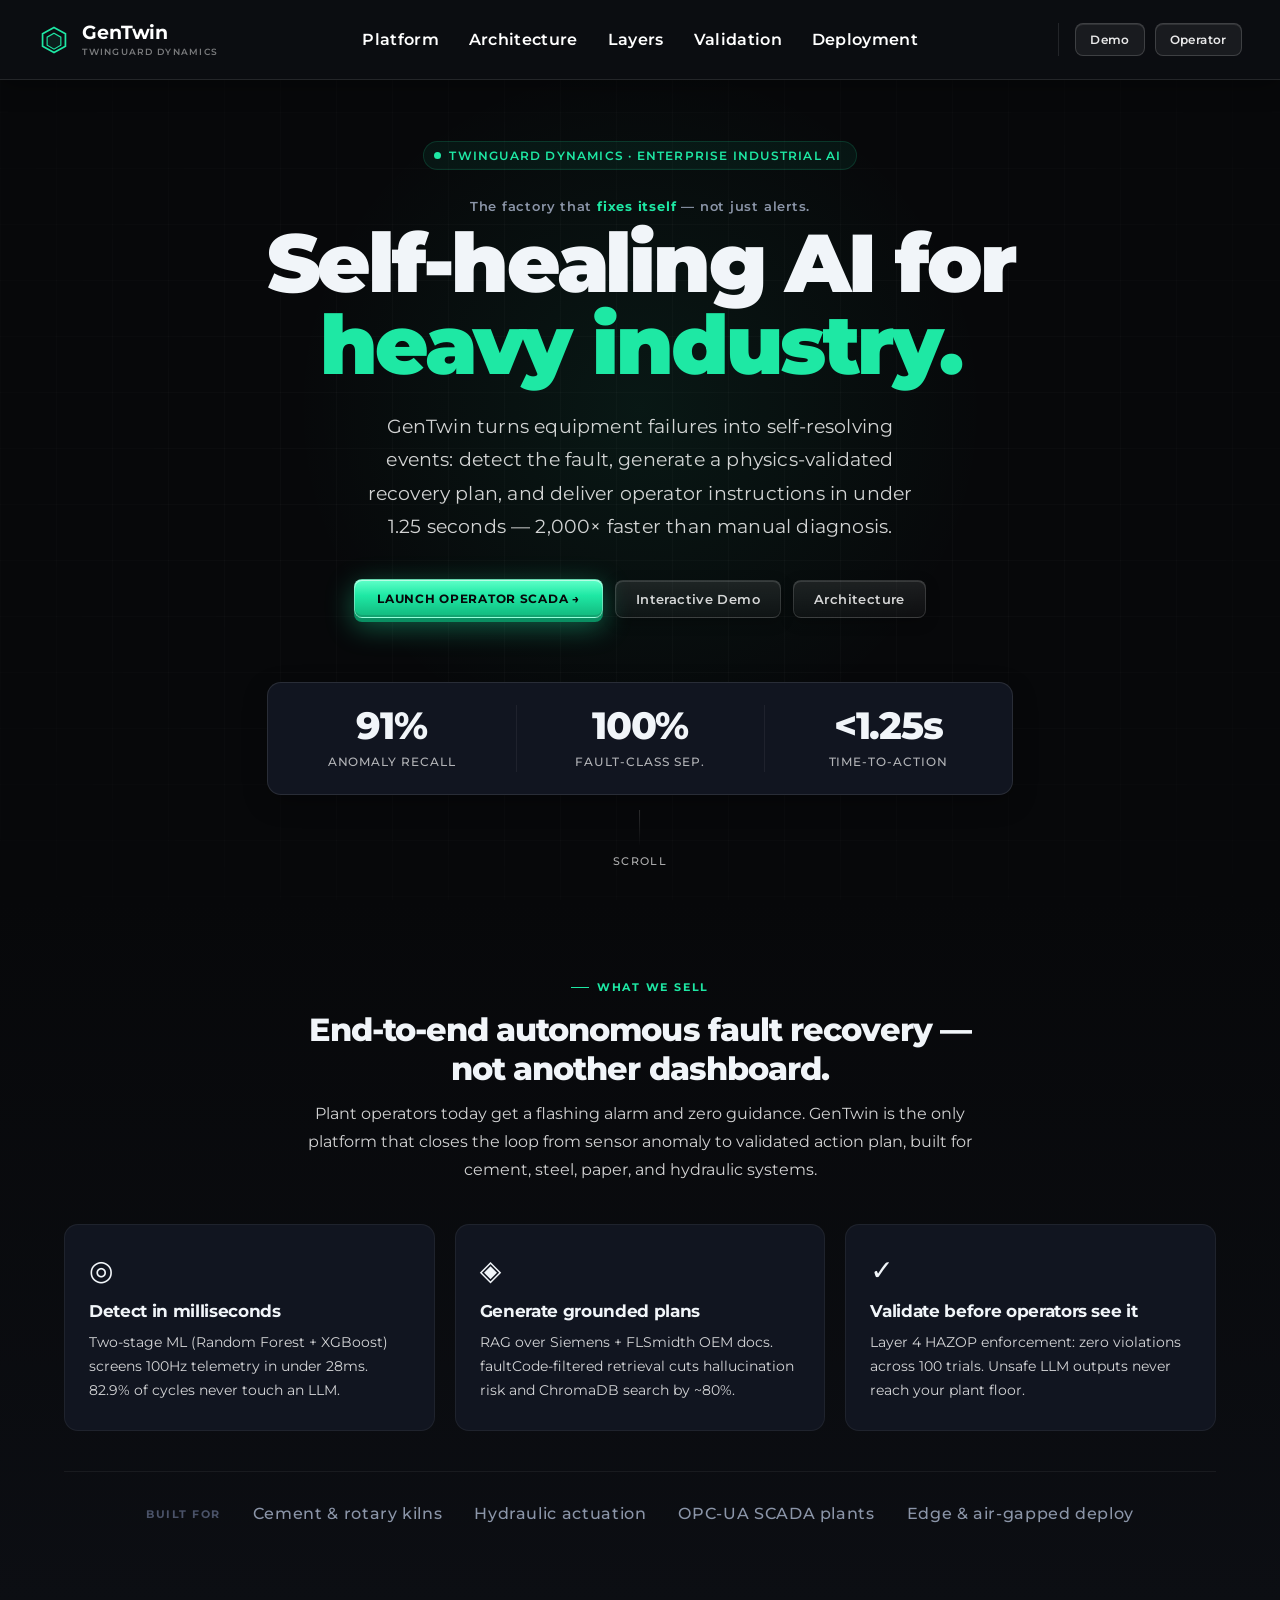
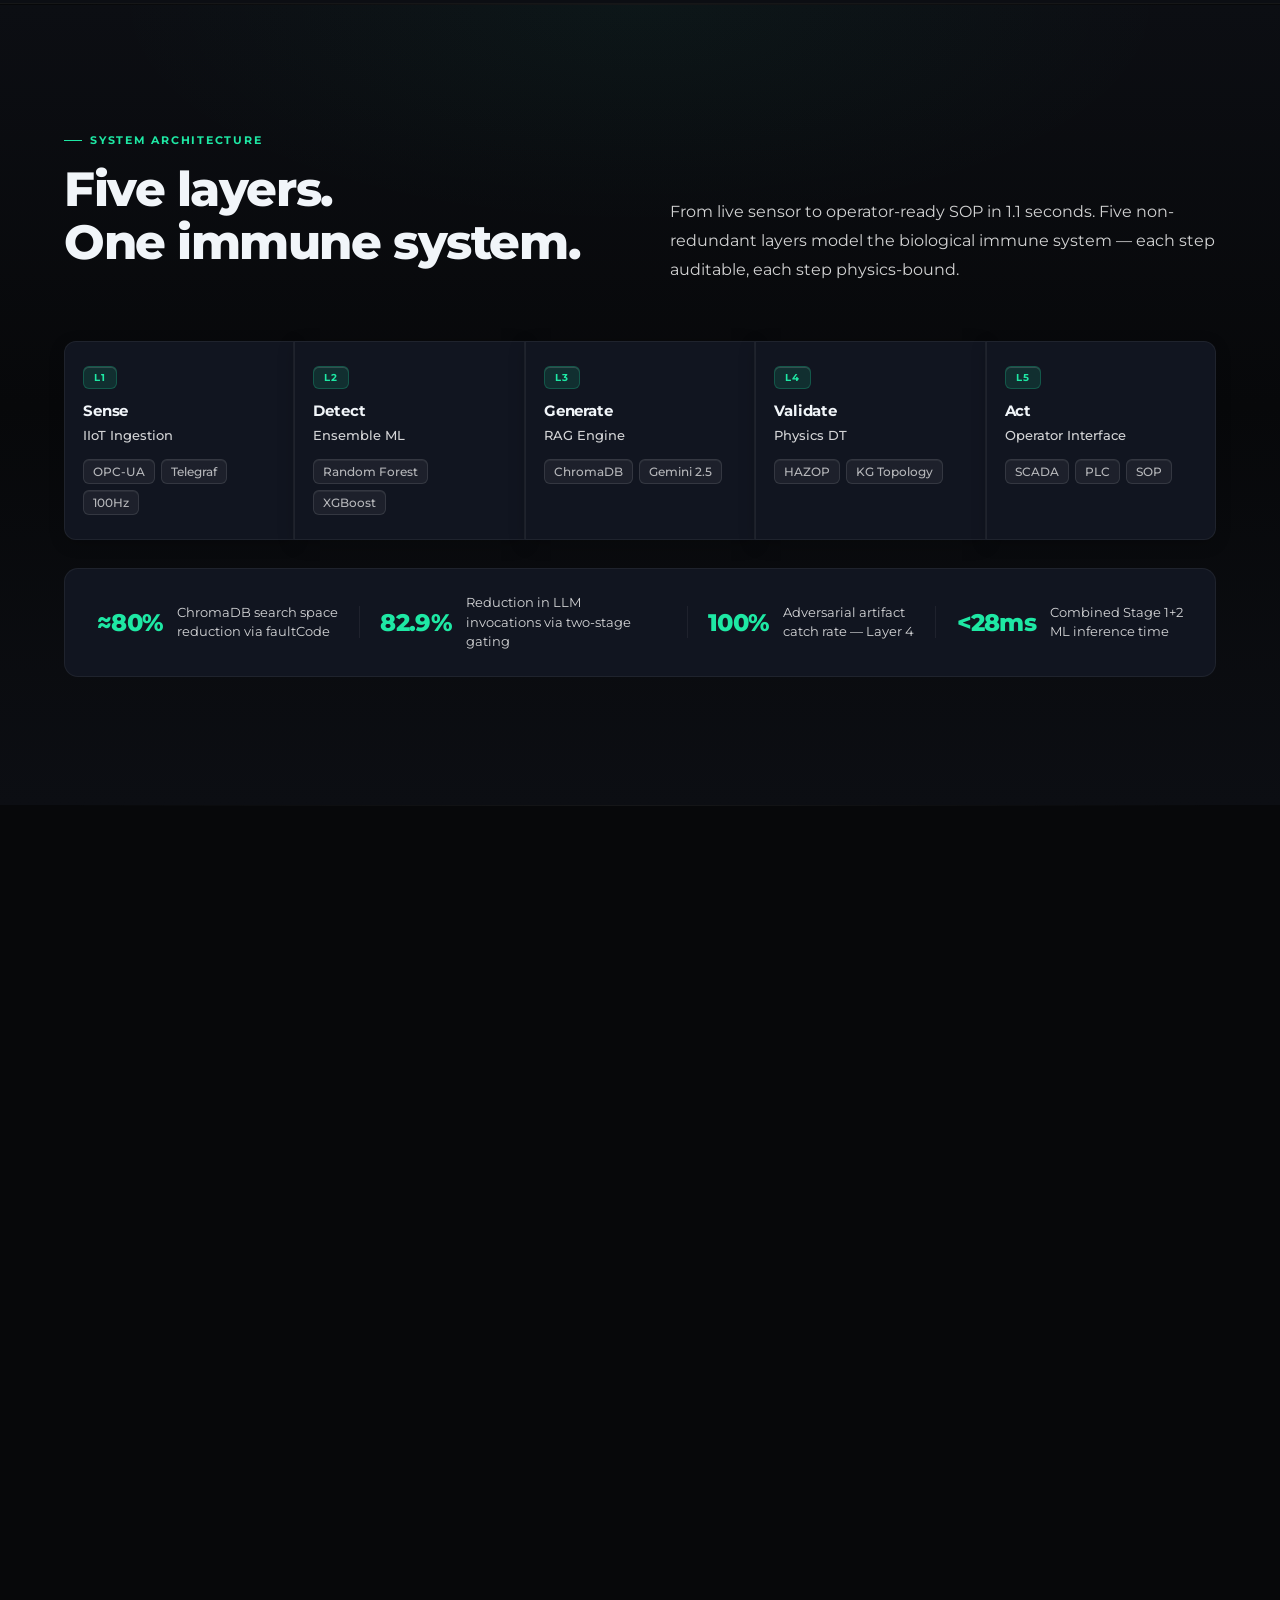
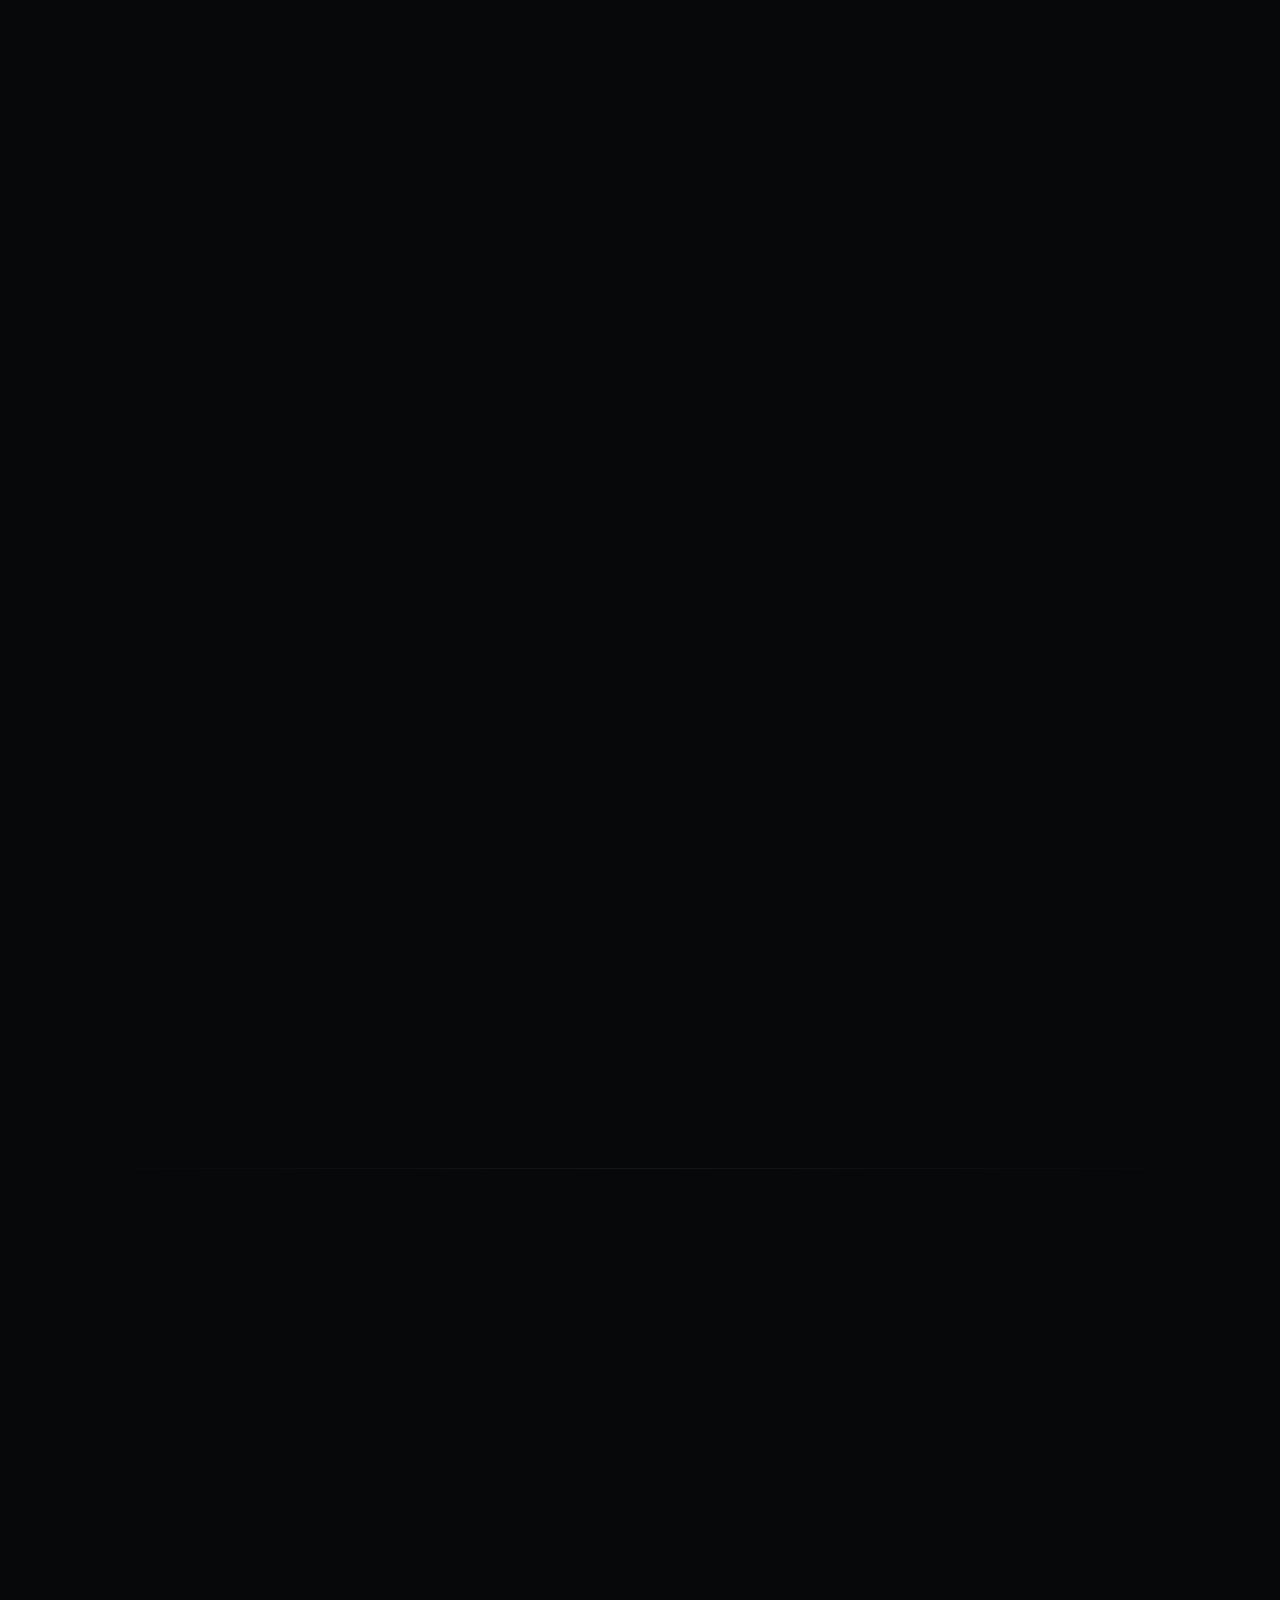
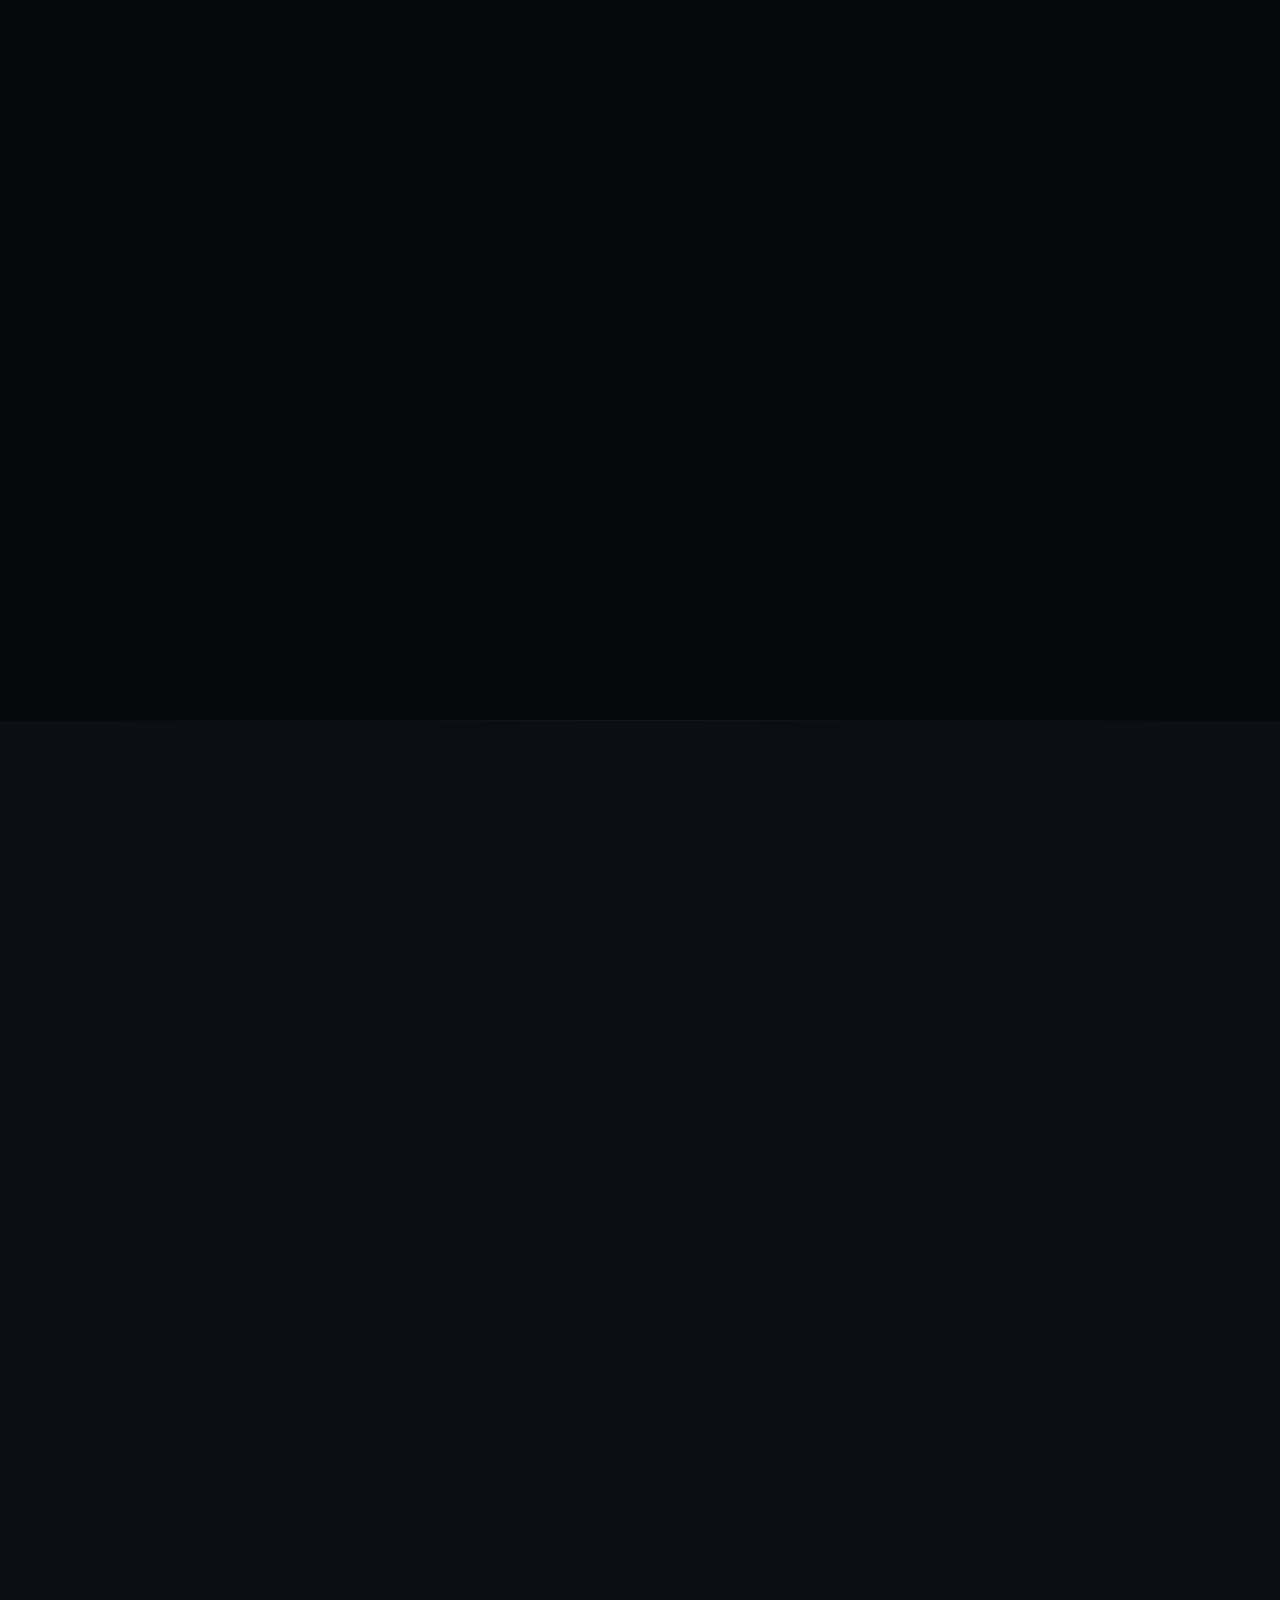
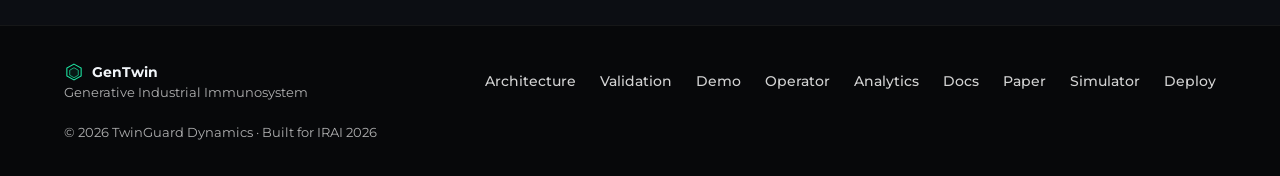
==== commit 5032782b: "Unify site navigation and restore landing-only navbar. Add shared suite nav for app pages, landing s" ====
--- a/index.html
+++ b/index.html
@@ -36,7 +36,7 @@
   background:rgba(12,14,19,0.94);
   border-bottom:1px solid rgba(255,255,255,0.1);
   box-shadow:0 4px 24px rgba(0,0,0,0.35);
-  transition:background 0.2s var(--ease)}
+  transition:background 0.2s var(--ease),box-shadow 0.2s var(--ease)}
 #mainNav.nav-scrolled{background:rgba(12,14,19,0.98);box-shadow:0 6px 28px rgba(0,0,0,0.45)}
 #mainNav .nav-glass-bg{display:none}
 #mainNav .nav-glass-shine{display:none}
@@ -280,8 +280,9 @@
 @media(prefers-reduced-motion:reduce){
   #mainNav .nav-liquid{animation:none;opacity:0.35}
 }
-@media(max-width:1480px){
-  #mainNav .nav-link--optional{display:none}
+@media(max-width:1280px){
+  #mainNav .nav-links a{font-size:15px;padding:7px 10px}
+  #mainNav .nav-links{gap:8px}
 }
 @media(max-width:1320px){
   #mainNav .nav-links{gap:10px}
@@ -296,16 +297,15 @@
   #mainNav .nav-wordmark{font-size:17px}
 }
 @media(max-width:900px){
-  #mainNav{height:auto;min-height:72px}
+  #mainNav{min-height:72px}
   #mainNav .nav-liquid--1{width:180px;left:5%}
   #mainNav .nav-liquid--2{width:160px;left:40%}
   #mainNav .nav-liquid--3{width:140px;right:5%}
-  #mainNav .nav-inner{display:flex;flex-wrap:wrap;padding:12px 16px;gap:10px 12px}
-  #mainNav .nav-logo{flex:1 1 auto;grid-column:auto}
-  #mainNav .nav-actions{flex:0 0 auto;margin-left:auto;border-left:none;padding-left:0;grid-column:auto}
-  #mainNav .nav-links-slot{order:3;flex:1 1 100%;grid-column:1/-1;width:100%;overflow:visible;padding:12px 0 0}
+  #mainNav .nav-inner{display:flex;flex-wrap:wrap;padding:12px 16px 10px;gap:10px 12px}
+  #mainNav .nav-logo{flex:1 1 auto}
+  #mainNav .nav-actions{flex:0 0 auto;margin-left:auto;border-left:none;padding-left:0}
+  #mainNav .nav-links-slot{order:3;flex:1 1 100%;width:100%;overflow:visible;padding:8px 0 0}
   #mainNav .nav-links{width:100%;justify-content:center;flex-wrap:wrap;gap:10px 16px;overflow:visible}
-  #mainNav .nav-link--optional{display:inline-block}
   #mainNav .nav-actions .btn-ghost{display:none}
 }
 </style>
@@ -329,16 +329,16 @@
     </a>
     <div class="nav-links-slot" aria-label="Site sections">
       <div class="nav-links">
+        <a href="#value-prop">Platform</a>
         <a href="#architecture">Architecture</a>
-        <a href="#layers" class="nav-link--optional">Layers</a>
+        <a href="#layers">Layers</a>
         <a href="#validation">Validation</a>
-        <a href="#deployment" class="nav-link--optional">Deployment</a>
+        <a href="#deployment">Deployment</a>
       </div>
     </div>
     <div class="nav-actions">
       <a class="btn-ghost nav-product-link" href="demo.html">Demo</a>
       <a class="btn-ghost nav-product-link" href="operator.html">Operator</a>
-      <a class="btn-primary" href="operator.html">Launch SCADA</a>
     </div>
   </div>
 </nav>
@@ -863,7 +863,7 @@
 
   const mainNav=document.getElementById('mainNav');
   const navAnchors=document.querySelectorAll('.nav-links a');
-  const sectionIds=['hero','architecture','layers','validation','deployment'];
+  const sectionIds=['hero','value-prop','architecture','layers','validation','deployment'];
   let navScrollScheduled=false;
   function onScrollNav(){
     if(mainNav)mainNav.classList.toggle('nav-scrolled',window.scrollY>24);
